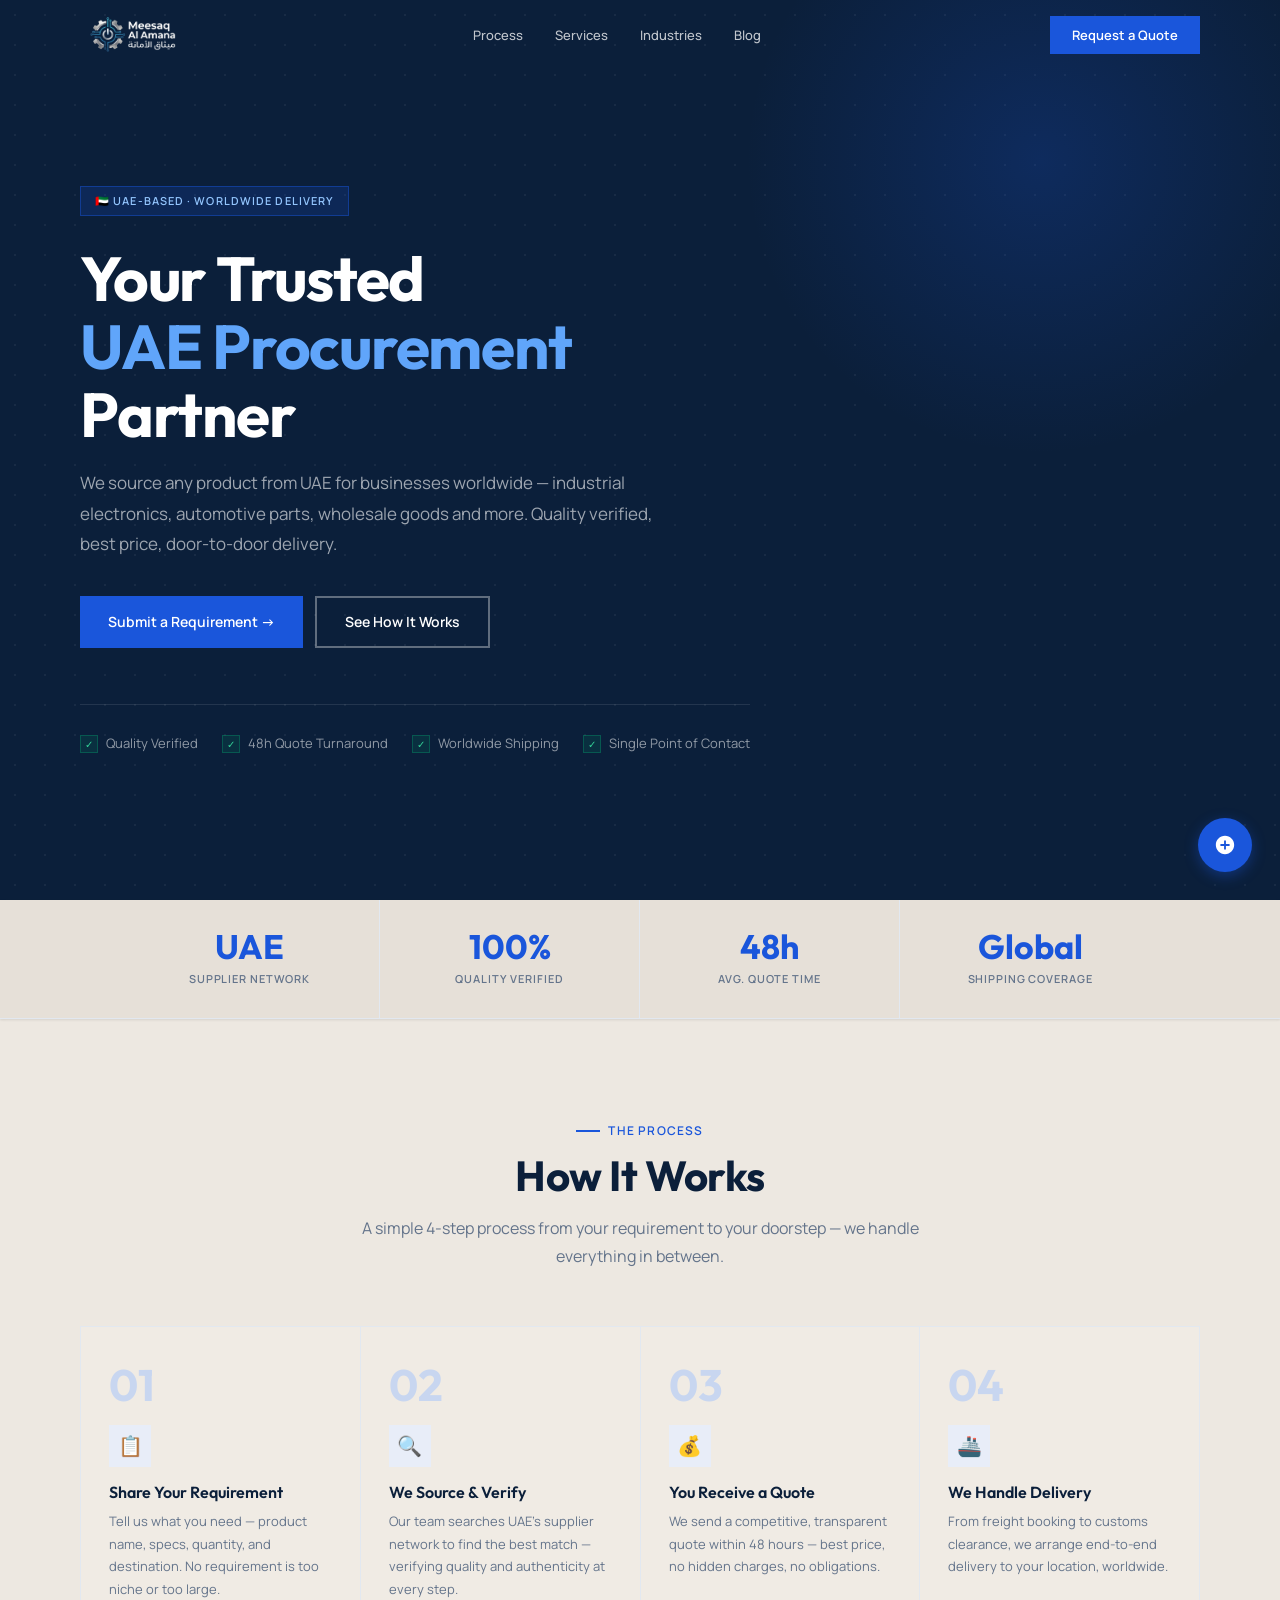
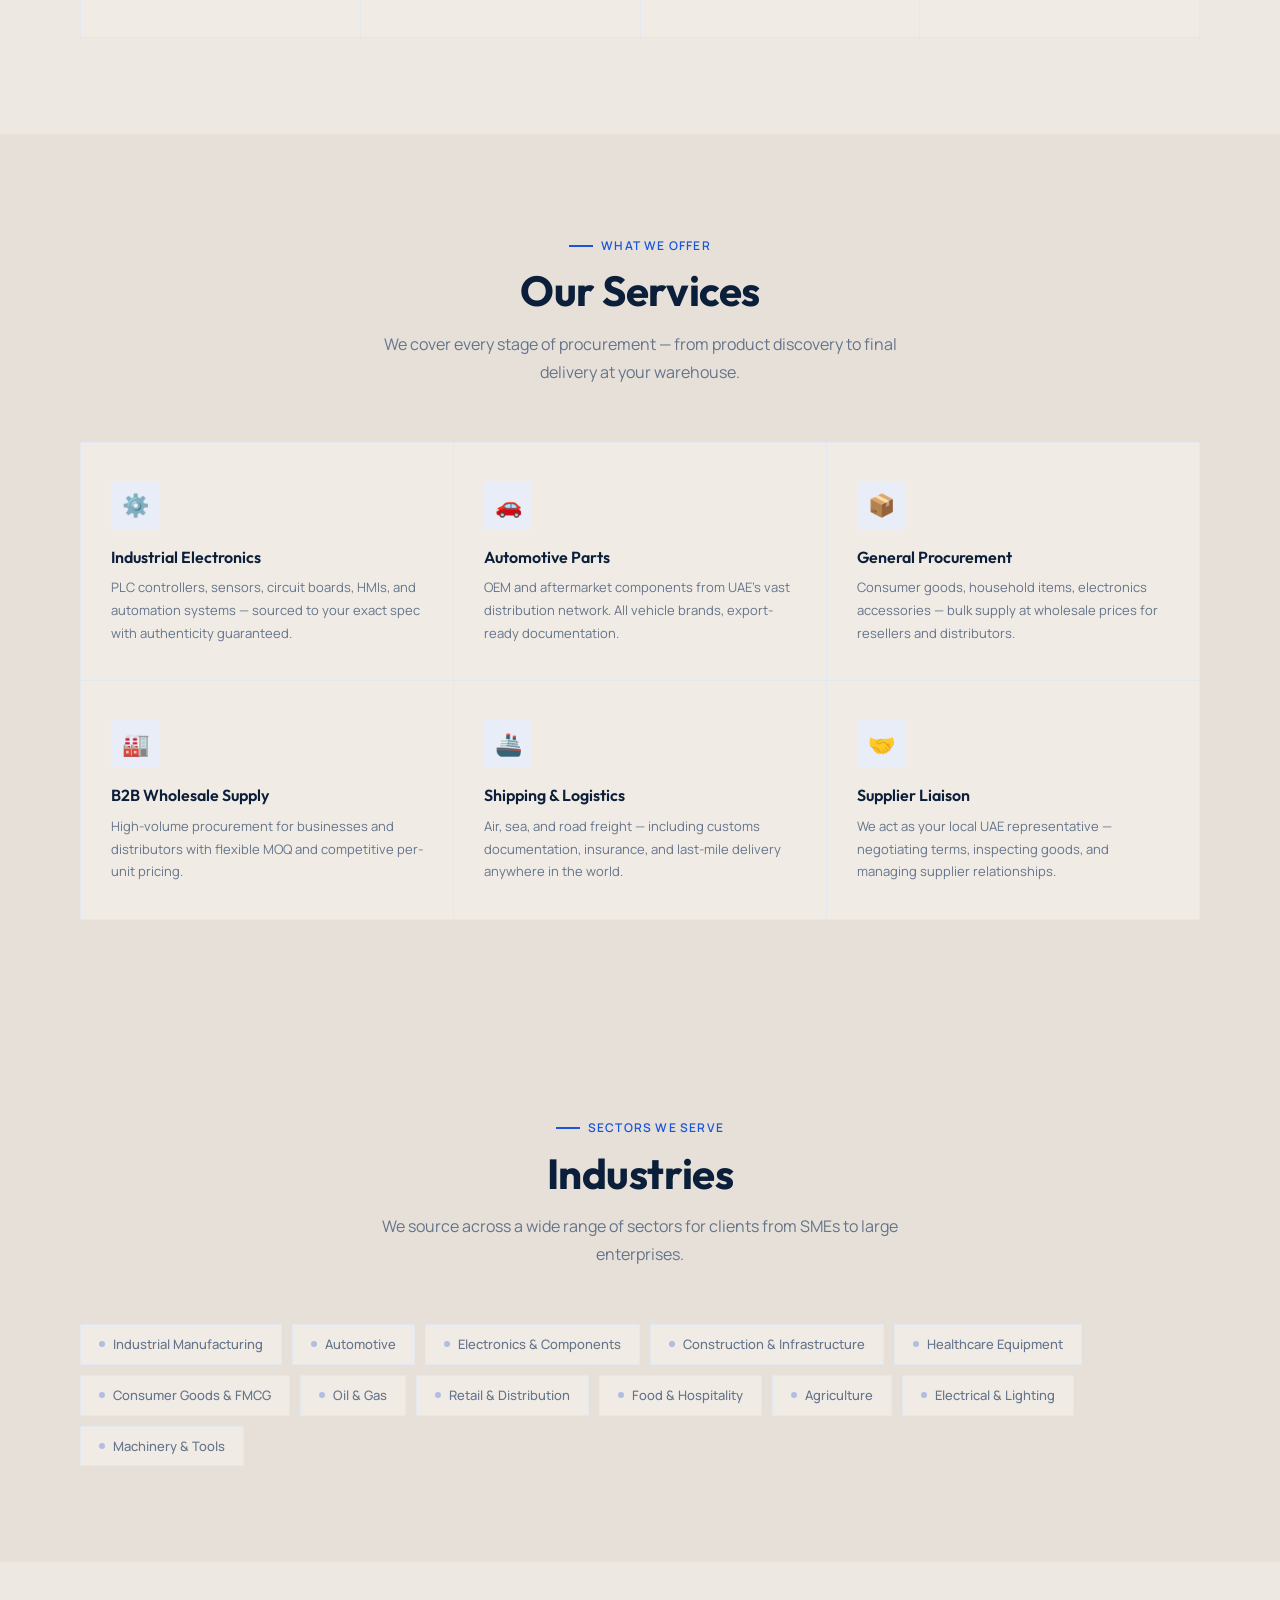
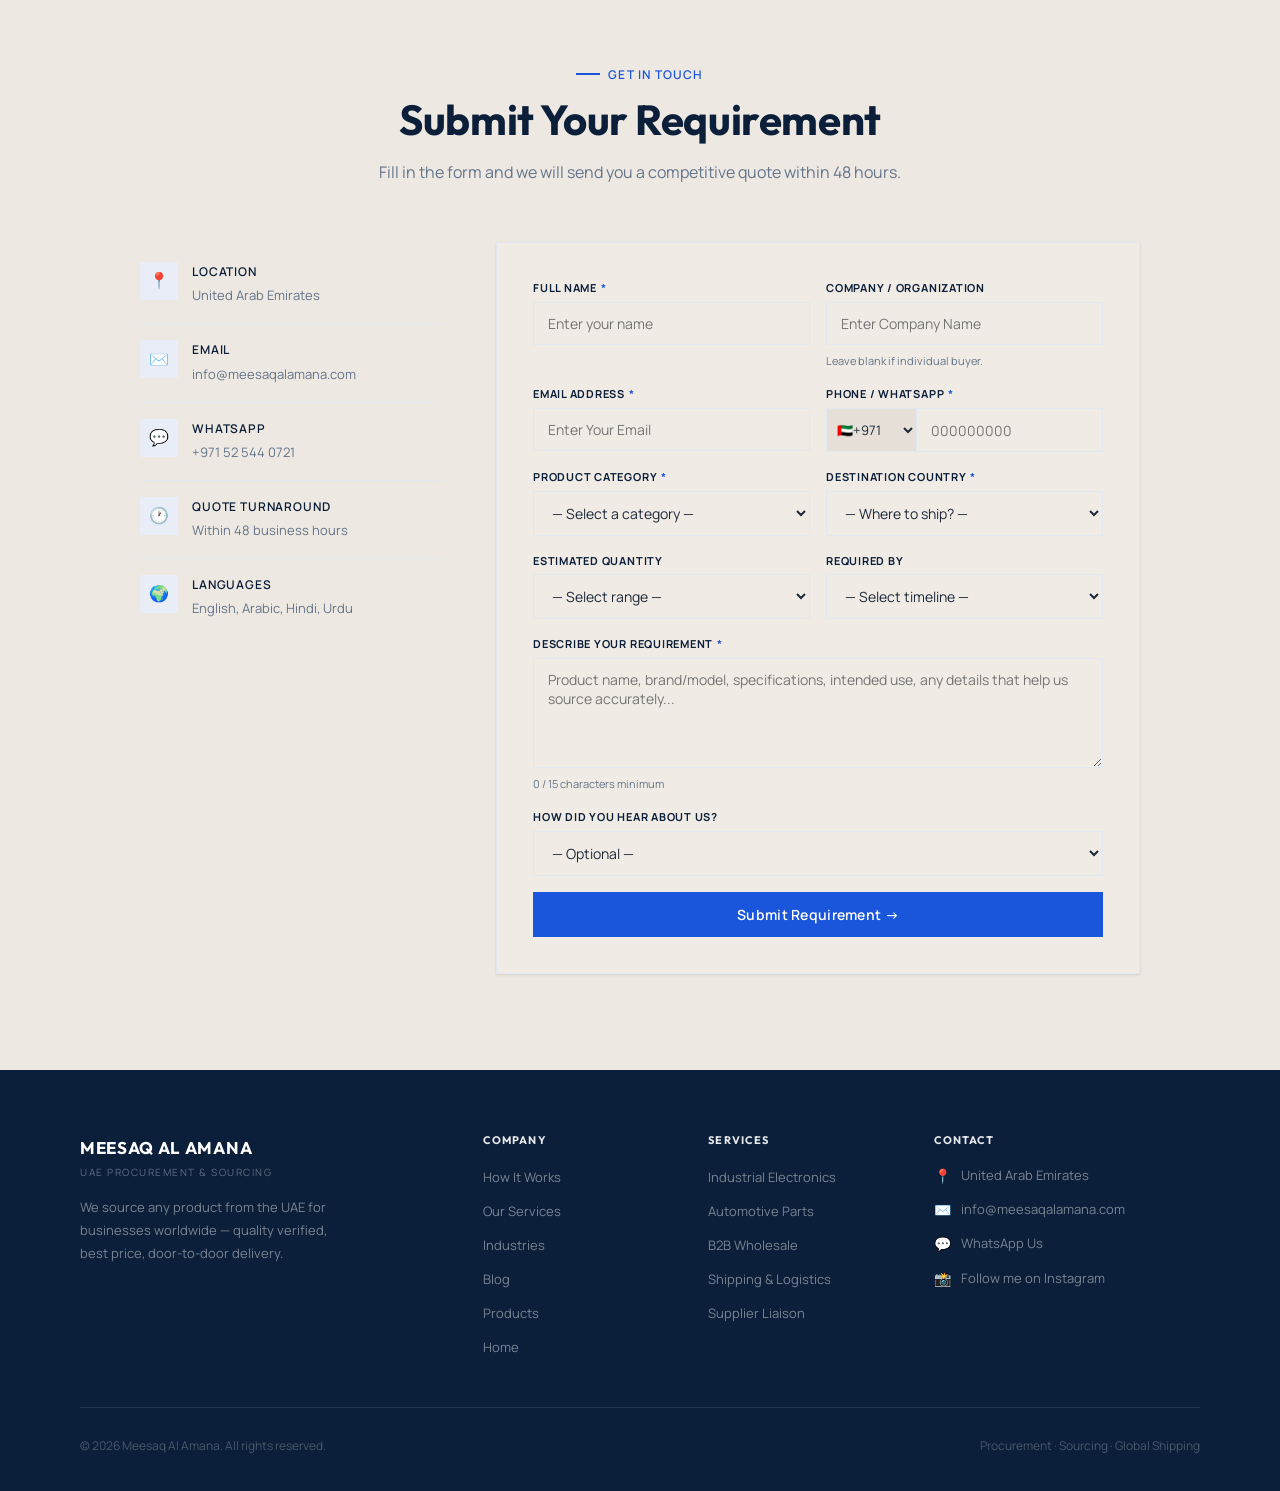
==== index.html @ 1d2bacd0 "add logo and favicon in ecery individual pages." ====
<!DOCTYPE html>
<html lang="en">
<head>

  <meta charset="UTF-8" />
  <meta name="viewport" content="width=device-width, initial-scale=1.0"/>

  <!-- ── SEO ── -->
  <title>UAE Procurement & Sourcing Company | Meesaq Al Amana</title>
  <meta name="description" content="Meesaq Al Amana is a UAE-based procurement and sourcing company. We source industrial electronics, automotive parts, wholesale goods and arrange worldwide shipping at the best price." />
  <meta name="keywords" content="UAE sourcing agent, procurement UAE, industrial electronics sourcing, automotive parts UAE, B2B wholesale UAE, global sourcing, Meesaq Al Amana" />
  <meta name="author" content="Meesaq Al Amana" />
  <meta name="robots" content="index, follow" />

  <!-- ── OPEN GRAPH ── -->
  <meta property="og:type" content="website" />
  <meta property="og:title" content="Meesaq Al Amana — Your UAE Procurement Partner" />
  <meta property="og:description" content="We source any product from the UAE for businesses worldwide. Quality verified, best price, door-to-door delivery." />
  <meta property="og:url" content="https://www.meesaqalamana.com/" />
  <meta property="og:site_name" content="Meesaq Al Amana" />
  <meta property="og:image" content="https://www.meesaqalamana.com/og-image.png" />
  <meta property="og:image:width" content="1200" />
  <meta property="og:image:height" content="630" />
  <meta property="og:image:type" content="image/png" />
  <meta name="twitter:card" content="summary_large_image" />
  <meta name="twitter:title" content="Meesaq Al Amana — UAE Procurement Partner" />
  <meta name="twitter:description" content="We source industrial electronics, automotive parts and more from UAE with worldwide delivery." />
  <meta name="twitter:image" content="https://www.meesaqalamana.com/og-image.png" />
  <link rel="preload" as="image" href="/og-image.png">

  <!-- ── CANONICAL & FAVICON ── -->
  <link rel="canonical" href="https://www.meesaqalamana.com/" />
  <!-- DEFAULT -->
<link rel="icon" href="/assets/icons/favicon-32x32.png">

<!-- STANDARD -->
<link rel="icon" type="image/png" sizes="16x16" href="/assets/icons/favicon-16x16.png">
<link rel="icon" type="image/png" sizes="32x32" href="/assets/icons/favicon-32x32.png">
<link rel="icon" type="image/png" sizes="48x48" href="/assets/icons/favicon-48x48.png">

<!-- APPLE -->
<link rel="apple-touch-icon" sizes="180x180" href="/assets/icons/apple-touch-icon.png">

<!-- ANDROID -->
<link rel="icon" type="image/png" sizes="192x192" href="/assets/icons/android-chrome-192x192.png">
<link rel="icon" type="image/png" sizes="512x512" href="/assets/icons/android-chrome-512x512.png">

  <!-- OPTIONAL -->
  <meta name="theme-color" content="#0b1f3a">
  <link rel="manifest" href="/site.webmanifest">
 
  <!-- ── FONTS ── -->
  <link rel="preconnect" href="https://fonts.googleapis.com" />
  <link rel="preconnect" href="https://fonts.gstatic.com" crossorigin />
  <link rel="preload"
        href="https://fonts.googleapis.com/css2?family=Outfit:wght@400;500;600;700&family=Manrope:wght@400;500;600&display=swap"
        as="style"
        onload="this.onload=null;this.rel='stylesheet'">

  <noscript>
    <link href="https://fonts.googleapis.com/css2?family=Outfit:wght@400;500;600;700&family=Manrope:wght@400;500;600&display=swap" rel="stylesheet">
  </noscript>

  <!-- ── STRUCTURED DATA ── -->
  <script type="application/ld+json">
  {
    "@context": "https://schema.org",
    "@type": "Organization",
    "name": "Meesaq Al Amana",
    "url": "https://www.meesaqalamana.com",
    "description": "UAE-based procurement and sourcing company specializing in industrial electronics, automotive parts, and B2B wholesale supply with worldwide shipping.",
    "address": { "@type": "PostalAddress", "addressCountry": "AE" },
    "areaServed": "Worldwide",
    "serviceType": ["Procurement", "Sourcing", "Freight & Logistics", "B2B Wholesale"],
    "contactPoint": {
      "@type": "ContactPoint",
      "contactType": "customer service",
      "availableLanguage": ["English", "Arabic", "Hindi", "Urdu"]
    }
  }
  </script>

  <script type="application/ld+json">
  {
    "@context": "https://schema.org",
    "@type": "FAQPage",
    "mainEntity": [
      { "@type": "Question", "name": "How does sourcing from UAE work?",
        "acceptedAnswer": { "@type": "Answer", "text": "We source products from verified UAE suppliers, negotiate pricing, and handle global shipping." }},
      { "@type": "Question", "name": "Do you provide international shipping?",
        "acceptedAnswer": { "@type": "Answer", "text": "Yes, we provide worldwide shipping including freight, customs clearance and last-mile delivery." }},
      { "@type": "Question", "name": "What products can you source?",
        "acceptedAnswer": { "@type": "Answer", "text": "Industrial electronics, automotive parts, machinery, consumer goods, construction materials and more." }}
    ]
  }
  </script>

  <!-- ── STYLESHEET ── -->
  <link rel="stylesheet" href="css/style.css" />
</head>
<body>

<!-- ══ NAVIGATION ══ -->
<nav id="navbar">
  <a href="https://www.meesaqalamana.com/" class="logo-wrap">
    <img src="/assets/logo/logo-white.png" class="logo logo-light">
    <img src="/assets/logo/logo-dark.png" class="logo logo-dark">
  </a> 
  <button class="nav-burger" aria-label="Open menu" aria-expanded="false">
    <span></span>
    <span></span>
    <span></span>
  </button>
  <ul class="nav-links">
    <li><a href="#how">Process</a></li>
    <li><a href="#services">Services</a></li>
    <li><a href="#industries">Industries</a></li>
    <li><a href="/blog/">Blog</a></li>

    <li class="mobile-cta">
      <a href="#contact">Request a Quote</a>
    </li>
  </ul>
  <a href="#contact" class="nav-cta">Request a Quote</a>
</nav>
<main id="main-content">
  <!-- ══ HERO ══ -->
  <section class="hero">
    <div class="hero-inner">
      <div class="hero-badge">🇦🇪 UAE-Based · Worldwide Delivery</div>
      <h1>Your Trusted<br/><em>UAE Procurement</em><br/>Partner</h1>
      <p class="hero-desc">
        We source any product from UAE for businesses worldwide — industrial electronics, automotive parts, wholesale goods and more. Quality verified, best price, door-to-door delivery.
      </p>
      <div class="hero-actions">
        <a href="#contact" class="btn-primary">Submit a Requirement →</a>
        <a href="#how" class="btn-outline">See How It Works</a>
      </div>
      <div class="hero-trust">
        <div class="trust-item"><div class="trust-check">✓</div> Quality Verified</div>
        <div class="trust-item"><div class="trust-check">✓</div> 48h Quote Turnaround</div>
        <div class="trust-item"><div class="trust-check">✓</div> Worldwide Shipping</div>
        <div class="trust-item"><div class="trust-check">✓</div> Single Point of Contact</div>
      </div>
    </div>
  </section>

  <!-- ══ STATS BAR ══ -->
  <div class="stats-bar reveal">
    <div class="stats-inner">
      <div class="stat-item">
        <div class="stat-num">UAE</div>
        <div class="stat-label">Supplier Network</div>
      </div>
      <div class="stat-item">
        <div class="stat-num">100%</div>
        <div class="stat-label">Quality Verified</div>
      </div>
      <div class="stat-item">
        <div class="stat-num">48h</div>
        <div class="stat-label">Avg. Quote Time</div>
      </div>
      <div class="stat-item">
        <div class="stat-num">Global</div>
        <div class="stat-label">Shipping Coverage</div>
      </div>
    </div>
  </div>

  <!-- ══ HOW IT WORKS ══ -->
  <section class="how" id="how">
    <div class="section-header centered reveal">
      <div class="section-label">The Process</div>
      <h2 class="section-title">How It Works</h2>
      <p class="section-sub">A simple 4-step process from your requirement to your doorstep — we handle everything in between.</p>
    </div>
    <div class="steps-grid">
      <div class="step reveal">
        <div class="step-num">01</div>
        <div class="step-icon">📋</div>
        <h3>Share Your Requirement</h3>
        <p>Tell us what you need — product name, specs, quantity, and destination. No requirement is too niche or too large.</p>
      </div>
      <div class="step reveal">
        <div class="step-num">02</div>
        <div class="step-icon">🔍</div>
        <h3>We Source & Verify</h3>
        <p>Our team searches UAE's supplier network to find the best match — verifying quality and authenticity at every step.</p>
      </div>
      <div class="step reveal">
        <div class="step-num">03</div>
        <div class="step-icon">💰</div>
        <h3>You Receive a Quote</h3>
        <p>We send a competitive, transparent quote within 48 hours — best price, no hidden charges, no obligations.</p>
      </div>
      <div class="step reveal">
        <div class="step-num">04</div>
        <div class="step-icon">🚢</div>
        <h3>We Handle Delivery</h3>
        <p>From freight booking to customs clearance, we arrange end-to-end delivery to your location, worldwide.</p>
      </div>
    </div>
  </section>

  <!-- ══ SERVICES ══ -->
  <section class="services" id="services">
    <div class="section-header centered reveal">
      <div class="section-label">What We Offer</div>
      <h2 class="section-title">Our Services</h2>
      <p class="section-sub">We cover every stage of procurement — from product discovery to final delivery at your warehouse.</p>
    </div>
    <div class="services-grid">
      <div class="service-card reveal">
        <div class="service-icon">⚙️</div>
        <h3>Industrial Electronics</h3>
        <p>PLC controllers, sensors, circuit boards, HMIs, and automation systems — sourced to your exact spec with authenticity guaranteed.</p>
      </div>
      <div class="service-card reveal">
        <div class="service-icon">🚗</div>
        <h3>Automotive Parts</h3>
        <p>OEM and aftermarket components from UAE's vast distribution network. All vehicle brands, export-ready documentation.</p>
      </div>
      <div class="service-card reveal">
        <div class="service-icon">📦</div>
        <h3>General Procurement</h3>
        <p>Consumer goods, household items, electronics accessories — bulk supply at wholesale prices for resellers and distributors.</p>
      </div>
      <div class="service-card reveal">
        <div class="service-icon">🏭</div>
        <h3>B2B Wholesale Supply</h3>
        <p>High-volume procurement for businesses and distributors with flexible MOQ and competitive per-unit pricing.</p>
      </div>
      <div class="service-card reveal">
        <div class="service-icon">🚢</div>
        <h3>Shipping & Logistics</h3>
        <p>Air, sea, and road freight — including customs documentation, insurance, and last-mile delivery anywhere in the world.</p>
      </div>
      <div class="service-card reveal">
        <div class="service-icon">🤝</div>
        <h3>Supplier Liaison</h3>
        <p>We act as your local UAE representative — negotiating terms, inspecting goods, and managing supplier relationships.</p>
      </div>
    </div>
  </section>

  <!-- ══ INDUSTRIES ══ -->
  <section class="industries" id="industries">
    <div class="section-header centered reveal">
      <div class="section-label">Sectors We Serve</div>
      <h2 class="section-title">Industries</h2>
      <p class="section-sub">We source across a wide range of sectors for clients from SMEs to large enterprises.</p>
    </div>
    <div class="industries-pills">
      <div class="ind-pill reveal"><div class="ind-pill-dot"></div> Industrial Manufacturing</div>
      <div class="ind-pill reveal"><div class="ind-pill-dot"></div> Automotive</div>
      <div class="ind-pill reveal"><div class="ind-pill-dot"></div> Electronics & Components</div>
      <div class="ind-pill reveal"><div class="ind-pill-dot"></div> Construction & Infrastructure</div>
      <div class="ind-pill reveal"><div class="ind-pill-dot"></div> Healthcare Equipment</div>
      <div class="ind-pill reveal"><div class="ind-pill-dot"></div> Consumer Goods & FMCG</div>
      <div class="ind-pill reveal"><div class="ind-pill-dot"></div> Oil & Gas</div>
      <div class="ind-pill reveal"><div class="ind-pill-dot"></div> Retail & Distribution</div>
      <div class="ind-pill reveal"><div class="ind-pill-dot"></div> Food & Hospitality</div>
      <div class="ind-pill reveal"><div class="ind-pill-dot"></div> Agriculture</div>
      <div class="ind-pill reveal"><div class="ind-pill-dot"></div> Electrical & Lighting</div>
      <div class="ind-pill reveal"><div class="ind-pill-dot"></div> Machinery & Tools</div>
    </div>
  </section>

  <!-- ══ CONTACT ══ -->
  <section class="contact" id="contact">
    <div class="section-header centered reveal">
      <div class="section-label">Get In Touch</div>
      <h2 class="section-title">Submit Your Requirement</h2>
      <p class="section-sub">Fill in the form and we will send you a competitive quote within 48 hours.</p>
    </div>
    <div class="contact-layout reveal">

      <!-- Contact Info -->
      <div class="contact-info">
        <div class="contact-info-item">
          <div class="ci-icon">📍</div>
          <div class="ci-text">
            <strong>Location</strong>
            <span>United Arab Emirates</span>
          </div>
        </div>
        <div class="contact-info-item">
          <div class="ci-icon">✉️</div>
          <div class="ci-text">
            <strong>Email</strong>
            <a href="mailto:info@meesaqalamana.com">info@meesaqalamana.com</a>
          </div>
        </div>
        <div class="contact-info-item">
          <div class="ci-icon">💬</div>
          <div class="ci-text">
            <strong>WhatsApp</strong>
            <a href="https://wa.me/971525440721" target="_blank">+971 52 544 0721</a>
          </div>
        </div>
        <div class="contact-info-item">
          <div class="ci-icon">🕐</div>
          <div class="ci-text">
            <strong>Quote Turnaround</strong>
            <span>Within 48 business hours</span>
          </div>
        </div>
        <div class="contact-info-item">
          <div class="ci-icon">🌍</div>
          <div class="ci-text">
            <strong>Languages</strong>
            <span>English, Arabic, Hindi, Urdu</span>
          </div>
        </div>
      </div>
      

      <!-- Form -->
      <div class="contact-form-box">
        <form class="contact-form"
              id="contactForm"
              action="https://formspree.io/f/mjgjrjwl"
              method="POST"
              novalidate>

          <input type="hidden" name="_next" value="https://www.meesaqalamana.com/?submitted=true" />
          <input type="hidden" name="_subject" value="New Sourcing Requirement — Meesaq Al Amana" />

          <input type="text" name="_gotcha" style="position:absolute;left:-9999px;">

          <div class="form-row">
            <div class="form-field">
              <label>Full Name <span class="req">*</span></label>
              <input type="text" name="name" placeholder="Enter your name" required minlength="2" />
              <span class="field-error" id="err-name">Please enter your full name.</span>
            </div>
            <div class="form-field">
              <label>Company / Organization</label>
              <input type="text" name="company" placeholder="Enter Company Name" />
              <span class="field-hint">Leave blank if individual buyer.</span>
            </div>
          </div>

          <div class="form-row">
            <div class="form-field">
              <label>Email Address <span class="req">*</span></label>
              <input type="email" name="email" id="emailInput" placeholder="Enter Your Email" required />
              <span class="field-error" id="err-email">Please enter a valid email (e.g. name@company.com).</span>
            </div>
            <div class="form-field">
              <label>Phone / WhatsApp <span class="req">*</span></label>
              <div class="phone-row">
                <select name="country_code" id="countryCode" class="country-code">
                  <option value="+971">🇦🇪+971</option>
                  <option value="+91">🇮🇳+91</option>
                  <option value="+92">🇵🇰+92</option>
                  <option value="+966">🇸🇦+966</option>
                  <option value="+968">🇴🇲+968</option>
                  <option value="+974">🇶🇦+974</option>
                  <option value="+965">🇰🇼+965</option>
                  <option value="+973">🇧🇭+973</option>
                  <option value="+880">🇧🇩+880</option>
                  <option value="+94">🇱🇰+94</option>
                  <option value="+20">🇪🇬+20</option>
                  <option value="+44">🇬🇧+44</option>
                  <option value="+1">🇺🇸+1</option>
                  <option value="+49">🇩🇪+49</option>
                  <option value="+33">🇫🇷+33</option>
                  <option value="+86">🇨🇳+86</option>
                  <option value="+65">🇸🇬+65</option>
                  <option value="+60">🇲🇾+60</option>
                  <option value="+234">🇳🇬+234</option>
                  <option value="+254">🇰🇪+254</option>
                  <option value="+27">🇿🇦+27</option>
                  <option value="+55">🇧🇷+55</option>
                  <option value="+7">🇷🇺+7</option>
                  <option value="+90">🇹🇷+90</option>
                </select>
                <input class="phone-input" type="tel" name="phone" id="phoneInput"
                      placeholder="000000000" required pattern="[0-9\s\-]{6,15}" />
              </div>
              <span class="field-error" id="err-phone">Please enter a valid phone number.</span>
            </div>
          </div>

          <div class="form-row">
            <div class="form-field">
              <label>Product Category <span class="req">*</span></label>
              <select name="category" required id="categorySelect">
                <option value="" disabled selected>— Select a category —</option>
                <option value="Industrial Electronics">⚙️ Industrial Electronics</option>
                <option value="Automotive Parts">🚗 Automotive Parts</option>
                <option value="Consumer Goods">📦 Consumer Goods</option>
                <option value="Construction Materials">🏗️ Construction Materials</option>
                <option value="Healthcare Equipment">🏥 Healthcare Equipment</option>
                <option value="Electrical & Lighting">💡 Electrical & Lighting</option>
                <option value="Machinery & Tools">🔧 Machinery & Tools</option>
                <option value="Food & Hospitality">🍽️ Food & Hospitality</option>
                <option value="Agriculture Supplies">🌾 Agriculture Supplies</option>
                <option value="Oil & Gas">⛽ Oil & Gas</option>
                <option value="Other">🔎 Other (specify in description)</option>
              </select>
              <span class="field-error" id="err-category">Please select a category.</span>
            </div>
            <div class="form-field">
              <label>Destination Country <span class="req">*</span></label>
              <select name="destination" required id="destinationSelect">
                <option value="" disabled selected>— Where to ship? —</option>
                <option value="India">🇮🇳 India</option>
                <option value="Pakistan">🇵🇰 Pakistan</option>
                <option value="Bangladesh">🇧🇩 Bangladesh</option>
                <option value="UAE">🇦🇪 UAE (within)</option>
                <option value="Saudi Arabia">🇸🇦 Saudi Arabia</option>
                <option value="Oman">🇴🇲 Oman</option>
                <option value="Qatar">🇶🇦 Qatar</option>
                <option value="Kuwait">🇰🇼 Kuwait</option>
                <option value="Bahrain">🇧🇭 Bahrain</option>
                <option value="Egypt">🇪🇬 Egypt</option>
                <option value="Nigeria">🇳🇬 Nigeria</option>
                <option value="Kenya">🇰🇪 Kenya</option>
                <option value="South Africa">🇿🇦 South Africa</option>
                <option value="UK">🇬🇧 UK</option>
                <option value="USA">🇺🇸 USA</option>
                <option value="Germany">🇩🇪 Germany</option>
                <option value="China">🇨🇳 China</option>
                <option value="Singapore">🇸🇬 Singapore</option>
                <option value="Malaysia">🇲🇾 Malaysia</option>
                <option value="Other">🌍 Other</option>
              </select>
              <span class="field-error" id="err-destination">Please select a destination.</span>
            </div>
          </div>

          <div class="form-row">
            <div class="form-field">
              <label>Estimated Quantity</label>
              <select name="quantity">
                <option value="" disabled selected>— Select range —</option>
                <option value="Sample (1-5 units)">Sample (1–5 units)</option>
                <option value="Small (6-50 units)">Small (6–50 units)</option>
                <option value="Medium (51-500 units)">Medium (51–500 units)</option>
                <option value="Large (500+ units)">Large (500+ units)</option>
                <option value="Bulk / Containerload">Bulk / Containerload</option>
                <option value="Not sure yet">Not sure yet</option>
              </select>
            </div>
            <div class="form-field">
              <label>Required By</label>
              <select name="timeline">
                <option value="" disabled selected>— Select timeline —</option>
                <option value="ASAP (within 1 week)">ASAP (within 1 week)</option>
                <option value="Within 2-4 weeks">Within 2–4 weeks</option>
                <option value="Within 1-2 months">Within 1–2 months</option>
                <option value="3+ months">3+ months</option>
                <option value="Flexible">Flexible</option>
              </select>
            </div>
          </div>

          <div class="form-field">
            <label>Describe Your Requirement <span class="req">*</span></label>
            <textarea name="requirement" id="requirementText" required minlength="15"
              placeholder="Product name, brand/model, specifications, intended use, any details that help us source accurately..."></textarea>
            <span class="field-error" id="err-requirement">Please describe your requirement (min. 15 characters).</span>
            <span class="field-hint" id="char-count">0 / 15 characters minimum</span>
          </div>

          <div class="form-field">
            <label>How Did You Hear About Us?</label>
            <select name="source">
              <option value="" disabled selected>— Optional —</option>
              <option value="WhatsApp">WhatsApp</option>
              <option value="LinkedIn">LinkedIn</option>
              <option value="Google Search">Google Search</option>
              <option value="Friend / Referral">Friend / Referral</option>
              <option value="Trade Fair / Event">Trade Fair / Event</option>
              <option value="Other">Other</option>
            </select>
          </div>

          <button type="submit" class="form-submit" id="submitBtn">Submit Requirement →</button>
        </form>
      </div>
    </div>
  </section>

  <!-- ══ CONNECT POPUP ══ -->
  <div class="connect-float" id="connectFloat">
    <div class="connect-channels" id="connectChannels">
      <a class="channel-btn whatsapp"
        href="https://wa.me/971525440721?text=Hello%2C%20I%20have%20a%20sourcing%20requirement%20for%20Meesaq%20Al%20Amana."
        target="_blank" rel="noopener">
        <div class="channel-icon">💬</div>
        WhatsApp
      </a>
      <a class="channel-btn telegram"
        href="https://t.me/YOUR_TELEGRAM_USERNAME"
        target="_blank" rel="noopener">
        <div class="channel-icon">✈️</div>
        Telegram
      </a>
    </div>
    <button class="connect-trigger" id="connectTrigger" aria-label="Connect with us">
      <svg viewBox="0 0 24 24" xmlns="http://www.w3.org/2000/svg">
        <path d="M12 2C6.48 2 2 6.48 2 12s4.48 10 10 10 10-4.48 10-10S17.52 2 12 2zm5 11h-4v4h-2v-4H7v-2h4V7h2v4h4v2z"/>
      </svg>
    </button>
  </div>

</main>
<!-- ══ FOOTER ══ -->
<footer>
  <div class="footer-grid">
    <div class="footer-brand">
      <div class="brand-name">MEESAQ AL AMANA</div>
      <div class="brand-sub">UAE Procurement & Sourcing</div>
      <p>We source any product from the UAE for businesses worldwide — quality verified, best price, door-to-door delivery.</p>
    </div>
    <div class="footer-col">
      <h4>Company</h4>
      <ul>
        <li><a href="#how">How It Works</a></li>
        <li><a href="#services">Our Services</a></li>
        <li><a href="#industries">Industries</a></li>
        <li><a href="/blog/">Blog</a></li>
        <li><a href="/products/">Products</a></li>
        <li><a href="https://www.meesaqalamana.com/">Home</a></li>
        
      </ul>
    </div>
    <div class="footer-col">
      <h4>Services</h4>
      <ul>
        <li><a href="#services">Industrial Electronics</a></li>
        <li><a href="#services">Automotive Parts</a></li>
        <li><a href="#services">B2B Wholesale</a></li>
        <li><a href="#services">Shipping & Logistics</a></li>
        <li><a href="#services">Supplier Liaison</a></li>
      </ul>
    </div>
    <div class="footer-col">
      <h4>Contact</h4>
      <div class="footer-contact-row">
        <span>📍</span>
        <span>United Arab Emirates</span>
      </div>
      <div class="footer-contact-row">
        <span>✉️</span>
        <a href="mailto:info@meesaqalamana.com">info@meesaqalamana.com</a>
      </div>
      <div class="footer-contact-row">
        <span>💬</span>
        <a href="https://wa.me/971525440721" target="_blank">WhatsApp Us</a>
      </div>
      <div class="footer-contact-row">
        <span>📸</span>
        <a href="https://instagram.com" target="_blank">Follow me on Instagram</a>
      </div>
    </div>
  </div>
  <div class="footer-bottom">
    <span>© 2026 Meesaq Al Amana. All rights reserved.</span>
    <span>Procurement · Sourcing · Global Shipping</span>
  </div>
</footer>

<script src="js/main.js"></script>
<script>
  const trigger = document.getElementById('connectTrigger');
  const channels = document.getElementById('connectChannels');
  trigger.addEventListener('click', () => {
    const open = channels.classList.toggle('open');
    trigger.classList.toggle('open', open);
  });
  document.addEventListener('click', (e) => {
    if (!document.getElementById('connectFloat').contains(e.target)) {
      channels.classList.remove('open');
      trigger.classList.remove('open');
    }
  });
</script>
</body>
</html>
---- css/style.css ----
/* ============================================================
   MEESAQ AL AMANA — Main Stylesheet
   B2B Procurement & Sourcing Platform
   ============================================================ */

/* ── RESET ── */
*, *::before, *::after { margin: 0; padding: 0; box-sizing: border-box; }
html { scroll-behavior: smooth; }
img { max-width: 100%; display: block; }

/* ── VARIABLES ── */
:root {
  --dark:         #0b1f3a;
  --dark-2:       #0f2847;
  --blue:         #1a56db;
  --blue-hover:   #1447c0;
  --blue-light:   #e8edf8;
  --blue-mid:     #c8d6f0;
  --white:        #ffffff;
  --gray-50:      #f8fafc;
  --gray-100:     #f1f5f9;
  --gray-200:     #e2e8f0;
  --gray-400:     #94a3b8;
  --text:         #1e293b;
  --text-muted:   #64748b;
  --border:       #e2e8f0;
  --success:      #059669;
  --error:        #dc2626;
  --font-head:    'Outfit', sans-serif;
  --font-body:    'Manrope', sans-serif;
  --shadow-sm:    0 1px 3px rgba(0,0,0,0.07), 0 1px 2px rgba(0,0,0,0.04);
  --shadow-md:    0 4px 16px rgba(0,0,0,0.1);
  --shadow-lg:    0 8px 32px rgba(0,0,0,0.12);
  --bg:           #ede8e1;
  --bg-2:         #e6e0d8;
  --bg-card:      #f0ebe4;
  --bg-form:      #ebe5dc;
}

/* ── BASE ── */
body {
  font-family: var(--font-body);
  color: var(--text);
  background: var(--bg);
  font-size: 15px;
  line-height: 1.6;
  overflow-x: hidden;
}
h1, h2, h3, h4 { font-family: var(--font-head); line-height: 1.15; }
a { text-decoration: none; }

/* ── SECTION UTILITIES ── */
.section-label {
  display: inline-flex;
  align-items: center;
  gap: 8px;
  font-size: 12px;
  font-weight: 600;
  letter-spacing: 0.1em;
  text-transform: uppercase;
  color: var(--blue);
  margin-bottom: 12px;
}
.section-label::before {
  content: '';
  width: 24px;
  height: 2px;
  background: var(--blue);
  flex-shrink: 0;
}
.section-title {
  font-size: clamp(26px, 3.5vw, 42px);
  font-weight: 700;
  color: var(--dark);
  margin-bottom: 14px;
  letter-spacing: -0.01em;
}
.section-sub {
  font-size: 16px;
  color: var(--text-muted);
  line-height: 1.75;
  max-width: 560px;
}
.section-header { margin-bottom: 56px; }
.section-header.centered { text-align: center; }
.section-header.centered .section-label { justify-content: center; }
.section-header.centered .section-sub { margin: 0 auto; }

/* ── BUTTONS ── */
.btn-primary {
  display: inline-flex;
  align-items: center;
  gap: 8px;
  padding: 13px 28px;
  background: var(--blue);
  color: var(--white);
  font-family: var(--font-body);
  font-size: 14px;
  font-weight: 600;
  border: none;
  cursor: pointer;
  transition: background 0.2s, transform 0.15s;
}
.btn-primary:hover { background: var(--blue-hover); transform: translateY(-1px); }

.btn-outline {
  display: inline-flex;
  align-items: center;
  gap: 8px;
  padding: 13px 28px;
  background: transparent;
  color: var(--white);
  font-family: var(--font-body);
  font-size: 14px;
  font-weight: 600;
  border: 2px solid rgba(255,255,255,0.35);
  cursor: pointer;
  transition: border-color 0.2s, background 0.2s;
}
.btn-outline:hover { border-color: white; background: rgba(255,255,255,0.08); }

/* ── NAVIGATION ── */
nav {
  position: fixed;
  top: 0; left: 0; right: 0;
  z-index: 100;
  height: 70px;
  padding: 0 80px;
  display: flex;
  align-items: center;
  justify-content: space-between;
  transition: background 0.3s, box-shadow 0.3s;
}
.nav-burger {
  display: none;
}
nav.scrolled {
  background: var(--bg-2);
  box-shadow: var(--shadow-md);
}
/* DEFAULT (hero section) */
.logo-light {
  display: block !important;
}

.logo-dark {
  display: none !important;
}

/* AFTER SCROLL */
nav.scrolled .logo-light {
  display: none !important;
}

nav.scrolled .logo-dark {
  display: block !important;
}

.logo {
  height: 42px;
  width: auto;
  object-fit: contain;
   flex-shrink: 0;
  display: block;
}
.logo-wrap {
  display: flex;
  align-items: center;
}
.logo-icon {
  height: 32px;
  width: auto;
}

.logo-text {
  font-family: var(--font-head);
  font-size: 16px;
  font-weight: 700;
  color: inherit;
}

.nav-logo { display: flex; flex-direction: column; line-height: 1; }
.nav-logo .logo-name {
  font-family: var(--font-head);
  font-size: 16px;
  font-weight: 700;
  color: var(--white);
  letter-spacing: 0.04em;
  transition: color 0.3s;
}
.nav-logo .logo-tag {
  font-size: 10px;
  font-weight: 500;
  color: rgba(255,255,255,0.5);
  letter-spacing: 0.12em;
  text-transform: uppercase;
  margin-top: 2px;
  transition: color 0.3s;
}
nav.scrolled .nav-logo .logo-name { color: var(--dark); }
nav.scrolled .nav-logo .logo-tag  { color: var(--text-muted); }

.nav-links {
  display: flex;
  align-items: center;
  gap: 32px;
  list-style: none;
}
.nav-links a {
  font-size: 13px;
  font-weight: 500;
  color: rgba(255,255,255,0.75);
  transition: color 0.2s;
}
.nav-links a:hover { color: var(--white); }
nav.scrolled .nav-links a { color: var(--text-muted); }
nav.scrolled .nav-links a:hover { color: var(--dark); }
.nav-links a.active { color: var(--white); }
nav.scrolled .nav-links a.active { color: var(--blue); }

.nav-cta {
  padding: 9px 22px;
  background: var(--blue);
  color: var(--white) !important;
  font-size: 13px;
  font-weight: 600;
  transition: background 0.2s !important;
}
.nav-cta:hover { background: var(--blue-hover) !important; }

/* ── HERO ── */
.hero {
  background: var(--dark);
  min-height: 100vh;
  display: flex;
  align-items: center;
  padding: 120px 80px 80px;
  position: relative;
  overflow: hidden;
}
.hero::before {
  content: '';
  position: absolute;
  inset: 0;
  background-image: radial-gradient(rgba(255,255,255,0.055) 1px, transparent 1px);
  background-size: 30px 30px;
  pointer-events: none;
}
.hero::after {
  content: '';
  position: absolute;
  top: -160px; right: -80px;
  width: 640px; height: 640px;
  background: radial-gradient(circle, rgba(26,86,219,0.22) 0%, transparent 65%);
  pointer-events: none;
}
.hero-inner {
  position: relative;
  z-index: 1;
  max-width: 760px;
}
.hero-badge {
  display: inline-flex;
  align-items: center;
  gap: 8px;
  padding: 5px 14px;
  background: rgba(26,86,219,0.18);
  border: 1px solid rgba(26,86,219,0.45);
  color: #93c5fd;
  font-size: 11px;
  font-weight: 600;
  letter-spacing: 0.1em;
  text-transform: uppercase;
  margin-bottom: 28px;
  opacity: 0;
  animation: fadeUp 0.7s ease forwards 0.1s;
}
.hero h1 {
  font-size: clamp(34px, 5.5vw, 62px);
  font-weight: 700;
  color: var(--white);
  line-height: 1.1;
  margin-bottom: 20px;
  letter-spacing: -0.02em;
  opacity: 0;
  animation: fadeUp 0.7s ease forwards 0.25s;
}
.hero h1 em {
  color: #60a5fa;
  font-style: normal;
}
.hero-desc {
  font-size: 17px;
  color: rgba(255,255,255,0.6);
  line-height: 1.8;
  max-width: 580px;
  margin-bottom: 36px;
  opacity: 0;
  animation: fadeUp 0.7s ease forwards 0.4s;
}
.hero-actions {
  display: flex;
  gap: 12px;
  flex-wrap: wrap;
  margin-bottom: 56px;
  opacity: 0;
  animation: fadeUp 0.7s ease forwards 0.52s;
}
.hero-trust {
  display: flex;
  flex-wrap: wrap;
  gap: 24px;
  opacity: 0;
  animation: fadeUp 0.7s ease forwards 0.65s;
  padding-top: 28px;
  border-top: 1px solid rgba(255,255,255,0.1);
}
.trust-item {
  display: flex;
  align-items: center;
  gap: 8px;
  font-size: 13px;
  color: rgba(255,255,255,0.55);
}
.trust-check {
  width: 18px; height: 18px;
  background: rgba(5,150,105,0.15);
  border: 1px solid rgba(5,150,105,0.4);
  color: #34d399;
  font-size: 10px;
  display: flex;
  align-items: center;
  justify-content: center;
  flex-shrink: 0;
}

/* ── STATS BAR ── */
.stats-bar {
  background: var(--bg-2);
  border-bottom: 1px solid var(--border);
  box-shadow: var(--shadow-sm);
}
.stats-inner {
  display: grid;
  grid-template-columns: repeat(4, 1fr);
  max-width: 1200px;
  margin: 0 auto;
  padding: 0 80px;
}
.stat-item {
  padding: 30px 20px;
  text-align: center;
  border-right: 1px solid var(--border);
}
.stat-item:last-child { border-right: none; }
.stat-num {
  font-family: var(--font-head);
  font-size: 34px;
  font-weight: 700;
  color: var(--blue);
  line-height: 1;
}
.stat-label {
  font-size: 11px;
  font-weight: 600;
  text-transform: uppercase;
  letter-spacing: 0.08em;
  color: var(--text-muted);
  margin-top: 6px;
}

/* ── HOW IT WORKS ── */
.how {
  padding: 96px 80px;
  background: var(--bg);
}
.steps-grid {
  display: grid;
  grid-template-columns: repeat(4, 1fr);
  gap: 1px;
  background: var(--border);
  border: 1px solid var(--border);
}
.step {
  background: var(--bg-card);
  padding: 36px 28px;
  position: relative;
  transition: transform 0.2s, box-shadow 0.2s, z-index 0s;
}
.step:hover { transform: translateY(-5px); box-shadow: var(--shadow-lg); z-index: 2; }
.step-num {
  font-family: var(--font-head);
  font-size: 44px;
  font-weight: 700;
  color: var(--blue-mid);
  line-height: 1;
  margin-bottom: 18px;
}
.step-icon {
  width: 42px; height: 42px;
  background: var(--blue-light);
  display: flex;
  align-items: center;
  justify-content: center;
  font-size: 20px;
  margin-bottom: 16px;
}
.step h3 {
  font-size: 16px;
  font-weight: 600;
  color: var(--dark);
  margin-bottom: 8px;
}
.step p {
  font-size: 13px;
  line-height: 1.75;
  color: var(--text-muted);
}

/* ── SERVICES ── */
.services {
  padding: 96px 80px;
  background: var(--bg-2);
}
.services-grid {
  display: grid;
  grid-template-columns: repeat(3, 1fr);
  gap: 1px;
  background: var(--border);
  border: 1px solid var(--border);
}
.service-card {
  background: var(--bg-card);
  padding: 36px 30px;
  border-top: 3px solid transparent;
  transition: border-top-color 0.2s, transform 0.2s;
  position: relative;
}
.service-card:hover { border-top-color: var(--blue); transform: translateY(-3px); }
.service-icon {
  width: 48px; height: 48px;
  background: var(--blue-light);
  display: flex;
  align-items: center;
  justify-content: center;
  font-size: 22px;
  margin-bottom: 18px;
}
.service-card h3 {
  font-size: 16px;
  font-weight: 600;
  color: var(--dark);
  margin-bottom: 10px;
}
.service-card p {
  font-size: 13px;
  line-height: 1.75;
  color: var(--text-muted);
}

/* ── WHY US — removed from landing page ── */


/* ── INDUSTRIES ── */
.industries {
  padding: 96px 80px;
  background: var(--bg-2);
}
.industries-pills {
  display: flex;
  flex-wrap: wrap;
  gap: 10px;
  margin-top: 40px;
}
.ind-pill {
  display: inline-flex;
  align-items: center;
  gap: 8px;
  padding: 9px 18px;
  background: var(--bg-card);
  border: 1px solid var(--border);
  font-size: 13px;
  font-weight: 500;
  color: var(--text-muted);
  cursor: default;
  transition: all 0.2s;
}
.ind-pill:hover {
  background: var(--blue-light);
  border-color: #bfdbfe;
  color: var(--blue);
}
.ind-pill-dot {
  width: 6px; height: 6px;
  background: var(--blue);
  border-radius: 50%;
  opacity: 0.3;
  transition: opacity 0.2s;
}
.ind-pill:hover .ind-pill-dot { opacity: 1; }

/* ── CONTACT ── */
.contact {
  padding: 96px 80px;
  background: var(--bg);
}
.contact-layout {
  display: grid;
  grid-template-columns: 300px 1fr;
  gap: 56px;
  max-width: 1000px;
  margin: 0 auto;
}
.contact-info { padding-top: 4px; }
.contact-info-item {
  display: flex;
  gap: 14px;
  align-items: flex-start;
  padding: 16px 0;
  border-bottom: 1px solid var(--border);
}
.contact-info-item:last-child { border-bottom: none; }
.ci-icon {
  width: 38px; height: 38px;
  background: var(--blue-light);
  color: var(--blue);
  display: flex;
  align-items: center;
  justify-content: center;
  font-size: 16px;
  flex-shrink: 0;
}
.ci-text strong {
  display: block;
  font-size: 12px;
  font-weight: 600;
  text-transform: uppercase;
  letter-spacing: 0.07em;
  color: var(--dark);
  margin-bottom: 2px;
}
.ci-text span, .ci-text a {
  font-size: 13px;
  color: var(--text-muted);
  transition: color 0.2s;
}
.ci-text a:hover { color: var(--blue); }

/* Form box */
.contact-form-box {
  background: var(--bg-card);
  border: 1px solid var(--border);
  padding: 36px;
  box-shadow: var(--shadow-sm);
}
.contact-form { display: flex; flex-direction: column; gap: 16px; }
.form-row {
  display: grid;
  grid-template-columns: 1fr 1fr;
  gap: 16px;
}
.form-field {
  display: flex;
  flex-direction: column;
  gap: 5px;
}
.form-field label {
  font-size: 11px;
  font-weight: 700;
  letter-spacing: 0.07em;
  text-transform: uppercase;
  color: var(--dark);
}
.form-field input,
.form-field select,
.form-field textarea {
  background: var(--bg-card);
  border: 1px solid var(--border);
  padding: 11px 14px;
  color: var(--text);
  font-family: var(--font-body);
  font-size: 14px;
  outline: none;
  transition: border-color 0.2s, box-shadow 0.2s;
  width: 100%;
}
.form-field input:focus,
.form-field select:focus,
.form-field textarea:focus {
  border-color: var(--blue);
  box-shadow: 0 0 0 3px rgba(26,86,219,0.1);
}
.form-field select option { background: var(--bg-card); color: var(--text); }
.form-field textarea { resize: vertical; min-height: 110px; }

/* Phone row */
.phone-row { display: flex; }
.phone-row .country-code {
  background: var(--bg-2);
  border: 1px solid var(--border);
  border-right: none;
  color: var(--text);
  font-family: var(--font-body);
  font-size: 13px;
  padding: 11px 6px;
  outline: none;
  transition: border-color 0.2s;
  width: 90px !important;
  max-width: 90px !important;
  flex: 0 0 90px !important;
  cursor: pointer;
}
.phone-row .country-code:focus { border-color: var(--blue); }
.phone-row .phone-input {
  flex: 1 1 auto !important;
  min-width: 0 !important;
  width: 0 !important;
  background: var(--bg-card);
  border: 1px solid var(--border);
  padding: 11px 14px;
  color: var(--text);
  font-family: var(--font-body);
  font-size: 14px;
  outline: none;
  transition: border-color 0.2s, box-shadow 0.2s;
}
.phone-row .phone-input:focus {
  border-color: var(--blue);
  box-shadow: 0 0 0 3px rgba(26,86,219,0.1);
}

/* Validation */
.form-field input.valid,
.form-field select.valid,
.form-field textarea.valid  { border-color: var(--success); }
.form-field input.invalid,
.form-field select.invalid,
.form-field textarea.invalid { border-color: var(--error); }
.field-error { font-size: 11px; color: var(--error); margin-top: 2px; display: none; }
.field-error.show { display: block; }
.field-hint { font-size: 11px; color: var(--text-muted); margin-top: 2px; }
.req { color: var(--blue); margin-left: 1px; }

.form-submit {
  width: 100%;
  padding: 13px;
  background: var(--blue);
  color: var(--white);
  border: none;
  font-family: var(--font-body);
  font-size: 14px;
  font-weight: 600;
  cursor: pointer;
  letter-spacing: 0.02em;
  transition: background 0.2s;
}
.form-submit:hover { background: var(--blue-hover); }

/* ── FOOTER ── */
footer {
  background: var(--dark);
  padding: 64px 80px 36px;
}
.footer-grid {
  display: grid;
  grid-template-columns: 2fr 1fr 1fr 1.5fr;
  gap: 48px;
  padding-bottom: 48px;
  border-bottom: 1px solid rgba(255,255,255,0.1);
  margin-bottom: 28px;
}
.footer-brand .brand-name {
  font-family: var(--font-head);
  font-size: 17px;
  font-weight: 700;
  color: var(--white);
  letter-spacing: 0.04em;
}
.footer-brand .brand-sub {
  font-size: 10px;
  color: rgba(255,255,255,0.35);
  letter-spacing: 0.15em;
  text-transform: uppercase;
  margin-top: 3px;
}
.footer-brand p {
  font-size: 13px;
  color: rgba(255,255,255,0.45);
  line-height: 1.75;
  margin-top: 16px;
  max-width: 260px;
}
.footer-col h4 {
  font-family: var(--font-head);
  font-size: 11px;
  font-weight: 700;
  color: rgba(255,255,255,0.9);
  letter-spacing: 0.1em;
  text-transform: uppercase;
  margin-bottom: 18px;
}
.footer-col ul { list-style: none; display: flex; flex-direction: column; gap: 10px; }
.footer-col ul a {
  font-size: 13px;
  color: rgba(255,255,255,0.45);
  transition: color 0.2s;
}
.footer-col ul a:hover { color: var(--white); }
.footer-contact-row {
  display: flex;
  align-items: flex-start;
  gap: 10px;
  margin-bottom: 12px;
}
.footer-contact-row span:first-child { font-size: 14px; flex-shrink: 0; }
.footer-contact-row a, .footer-contact-row span:last-child {
  font-size: 13px;
  color: rgba(255,255,255,0.45);
  transition: color 0.2s;
}
.footer-contact-row a:hover { color: white; }
.footer-bottom {
  display: flex;
  justify-content: space-between;
  align-items: center;
  flex-wrap: wrap;
  gap: 12px;
}
.footer-bottom span { font-size: 12px; color: rgba(255,255,255,0.25); }

/* ── CONNECT POPUP (WhatsApp / Telegram / Instagram) ── */
.connect-float {
  position: fixed;
  bottom: 28px; right: 28px;
  z-index: 999;
  display: flex;
  flex-direction: column;
  align-items: flex-end;
  gap: 10px;
}
.connect-channels {
  display: flex;
  flex-direction: column;
  gap: 8px;
  align-items: flex-end;
  opacity: 0;
  pointer-events: none;
  transform: translateY(10px);
  transition: opacity 0.25s ease, transform 0.25s ease;
}
.connect-channels.open {
  opacity: 1;
  pointer-events: all;
  transform: translateY(0);
}
.channel-btn {
  display: flex;
  align-items: center;
  gap: 10px;
  padding: 9px 16px 9px 12px;
  background: var(--bg-card);
  border: 1px solid var(--border);
  box-shadow: var(--shadow-md);
  font-size: 13px;
  font-weight: 600;
  color: var(--dark);
  text-decoration: none;
  transition: transform 0.15s, box-shadow 0.15s;
  white-space: nowrap;
}
.channel-btn:hover { transform: translateX(-4px); box-shadow: var(--shadow-lg); }
.channel-icon {
  width: 28px; height: 28px;
  border-radius: 50%;
  display: flex;
  align-items: center;
  justify-content: center;
  font-size: 14px;
  flex-shrink: 0;
}
.channel-btn.whatsapp .channel-icon { background: #25D366; }
.channel-btn.telegram .channel-icon { background: #2AABEE; }
.channel-btn.instagram .channel-icon { background: linear-gradient(135deg, #f09433, #e6683c, #dc2743, #cc2366, #bc1888); }

.connect-trigger {
  width: 54px; height: 54px;
  background: var(--blue);
  border-radius: 50%;
  display: flex;
  align-items: center;
  justify-content: center;
  cursor: pointer;
  box-shadow: 0 4px 14px rgba(26,86,219,0.4);
  transition: transform 0.2s, background 0.2s;
  border: none;
  position: relative;
}
.connect-trigger:hover { transform: scale(1.08); background: var(--blue-hover); }
.connect-trigger svg { width: 22px; height: 22px; fill: white; transition: transform 0.3s; }
.connect-trigger.open svg { transform: rotate(45deg); }
.connect-label {
  position: absolute;
  right: 62px;
  background: var(--dark);
  color: white;
  font-size: 11px;
  font-weight: 600;
  padding: 5px 10px;
  white-space: nowrap;
  opacity: 0;
  pointer-events: none;
  transition: opacity 0.2s;
  letter-spacing: 0.05em;
}
.connect-float:hover .connect-label { opacity: 1; }

/* ── WHATSAPP BUTTON (legacy - replaced by connect popup) ── */
.wa-float {
  position: fixed;
  bottom: 28px; right: 28px;
  z-index: 999;
  display: flex;
  flex-direction: column;
  align-items: flex-end;
  gap: 8px;
}
.wa-tooltip {
  background: var(--bg-card);
  border: 1px solid var(--border);
  color: var(--text);
  font-size: 12px;
  font-weight: 600;
  padding: 7px 14px;
  box-shadow: var(--shadow-md);
  white-space: nowrap;
  opacity: 0;
  transform: translateX(8px);
  transition: opacity 0.25s, transform 0.25s;
  pointer-events: none;
}
.wa-float:hover .wa-tooltip { opacity: 1; transform: translateX(0); }
.wa-btn {
  width: 54px; height: 54px;
  background: #25D366;
  border-radius: 50%;
  display: flex;
  align-items: center;
  justify-content: center;
  box-shadow: 0 4px 14px rgba(37,211,102,0.4);
  transition: transform 0.2s;
  animation: waPulse 2.5s infinite;
}

.mobile-cta {
  display: none;
}

.wa-btn:hover { transform: scale(1.08); }
.wa-btn svg { width: 28px; height: 28px; fill: white; }

@media (max-width: 768px) {
  .logo {
    height: 34px;
  }
}

/* ── ANIMATIONS ── */
@keyframes fadeUp {
  from { opacity: 0; transform: translateY(20px); }
  to   { opacity: 1; transform: translateY(0); }
}
@keyframes waPulse {
  0%, 100% { box-shadow: 0 4px 14px rgba(37,211,102,0.4); }
  50%       { box-shadow: 0 4px 28px rgba(37,211,102,0.65); }
}
.reveal {
  opacity: 0;
  transform: translateY(22px);
  transition: opacity 0.6s ease, transform 0.6s ease;
}
.reveal.visible { opacity: 1; transform: translateY(0); }

/* ── RESPONSIVE ── */
@media (max-width: 1024px) {
  nav { padding: 0 40px; }
  .hero, .how, .services, .why, .industries, .contact { padding: 80px 40px; }
  footer { padding: 56px 40px 32px; }
  .stats-inner { padding: 0 40px; }
  .footer-grid { grid-template-columns: 1fr 1fr; }
  .why-panel { position: static; }
}
@media (max-width: 768px) {
  nav { padding: 0 20px; }
  .nav-links { display: none; }
  .hero { padding: 88px 20px 60px; }
  .stats-inner { padding: 0; grid-template-columns: repeat(2, 1fr); }
  .stat-item:nth-child(2) { border-right: none; }
  .how, .services, .industries { padding: 60px 20px; }
  .why, .contact { padding: 60px 20px; }
  .steps-grid, .services-grid { grid-template-columns: 1fr; }
  .why-grid, .contact-layout { grid-template-columns: 1fr; }
  .form-row { grid-template-columns: 1fr; }
  .contact-form-box { padding: 24px 18px; }
  footer { padding: 48px 20px 28px; }
  .footer-grid { grid-template-columns: 1fr; gap: 28px; }
  .footer-bottom { flex-direction: column; text-align: center; }
}

@media (max-width: 768px) {

  /* hide desktop CTA */
  .nav-cta {
    display: none;
  }

  /* burger */
  .nav-burger {
    display: flex;
    flex-direction: column;
    gap: 5px;
    background: none;
    border: none;
    cursor: pointer;
    z-index: 101;
  }

  .nav-burger span {
    width: 22px;
    height: 2px;
    background: var(--white);
  }

  nav.scrolled .nav-burger span {
    background: var(--dark);
  }

  /* menu hidden */
  .nav-links {
    display: none;
  }

  /* menu open */
  .nav-links.open {
    display: flex;
    flex-direction: column;
    position: fixed;
    top: 70px;
    left: 0;
    right: 0;
    bottom: 0;
    background: var(--dark-2);
    padding: 40px 20px;
    gap: 24px;
    z-index: 100;
  }

  .nav-links a {
    font-size: 18px;
    color: white;
  }

  .mobile-cta a {
    display: block;
    background: var(--blue);
    padding: 12px;
    text-align: center;
    color: white;
    font-weight: 600;
  }
}
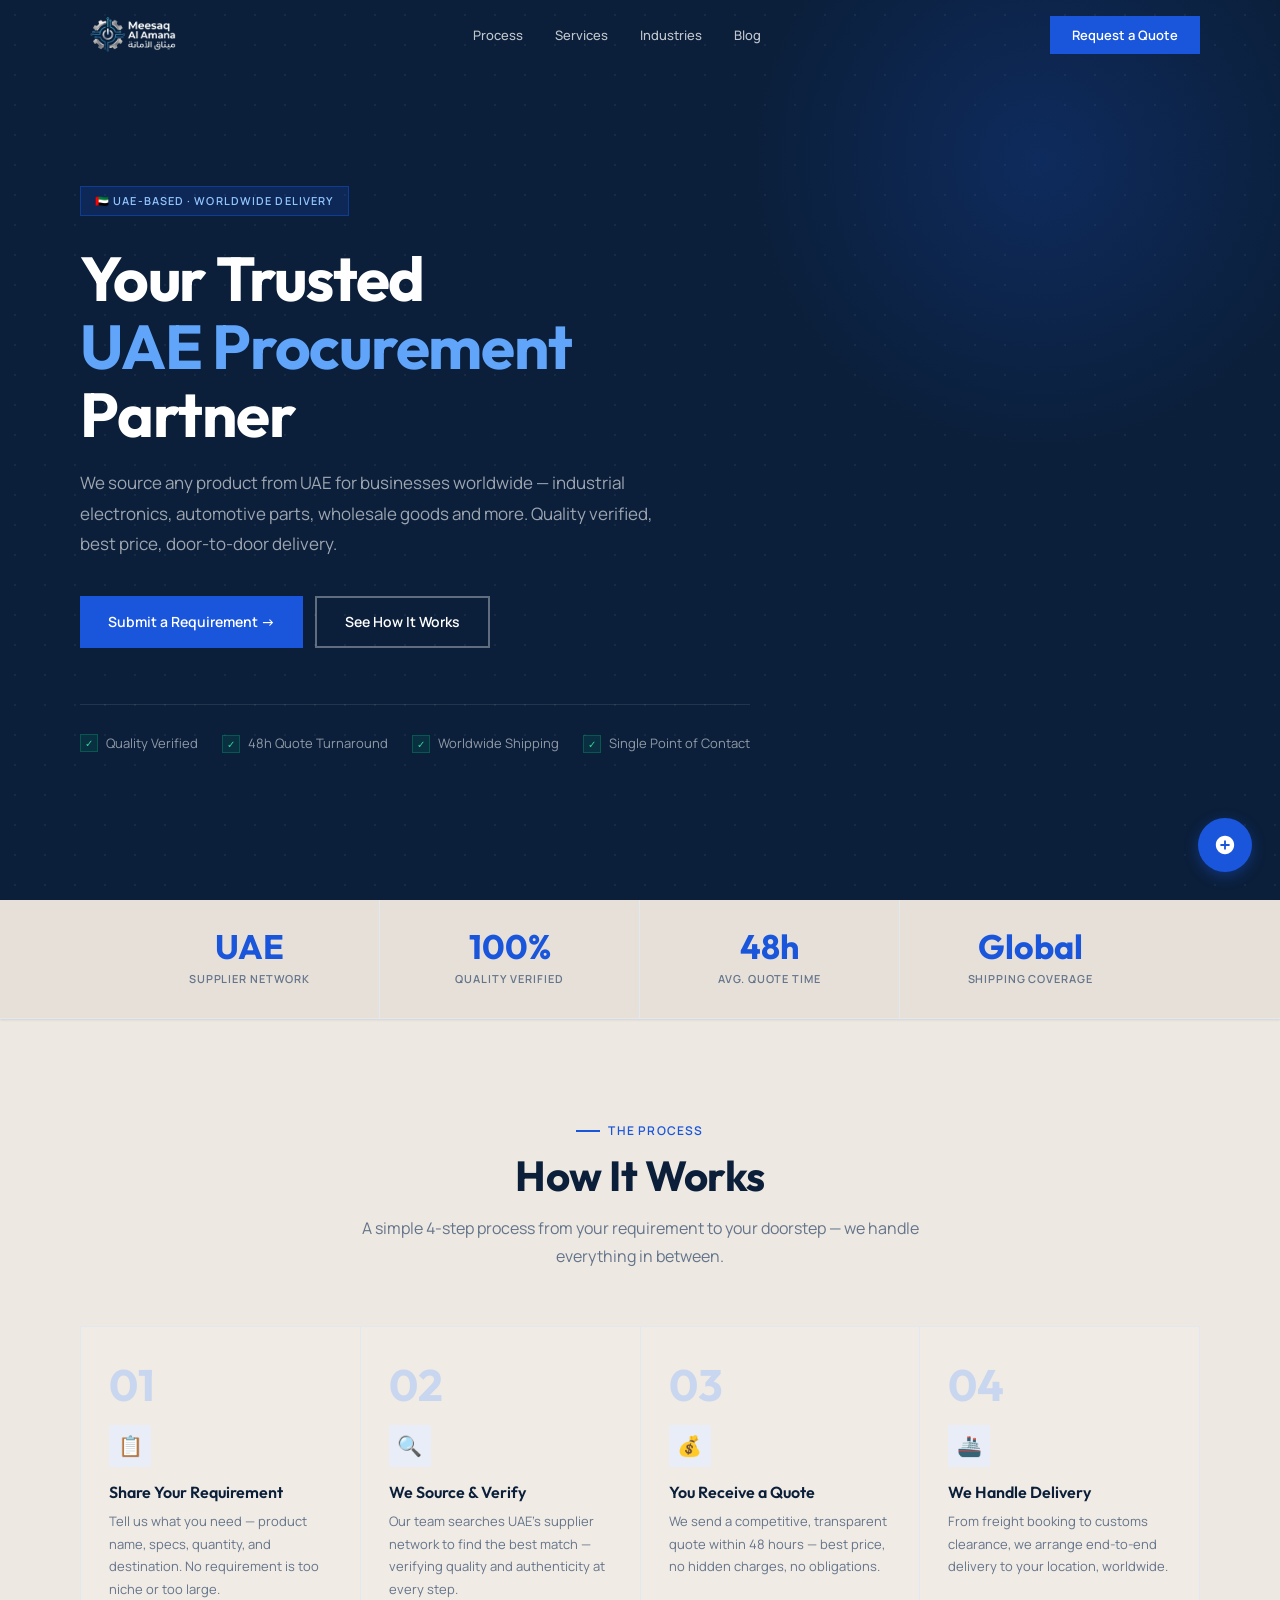
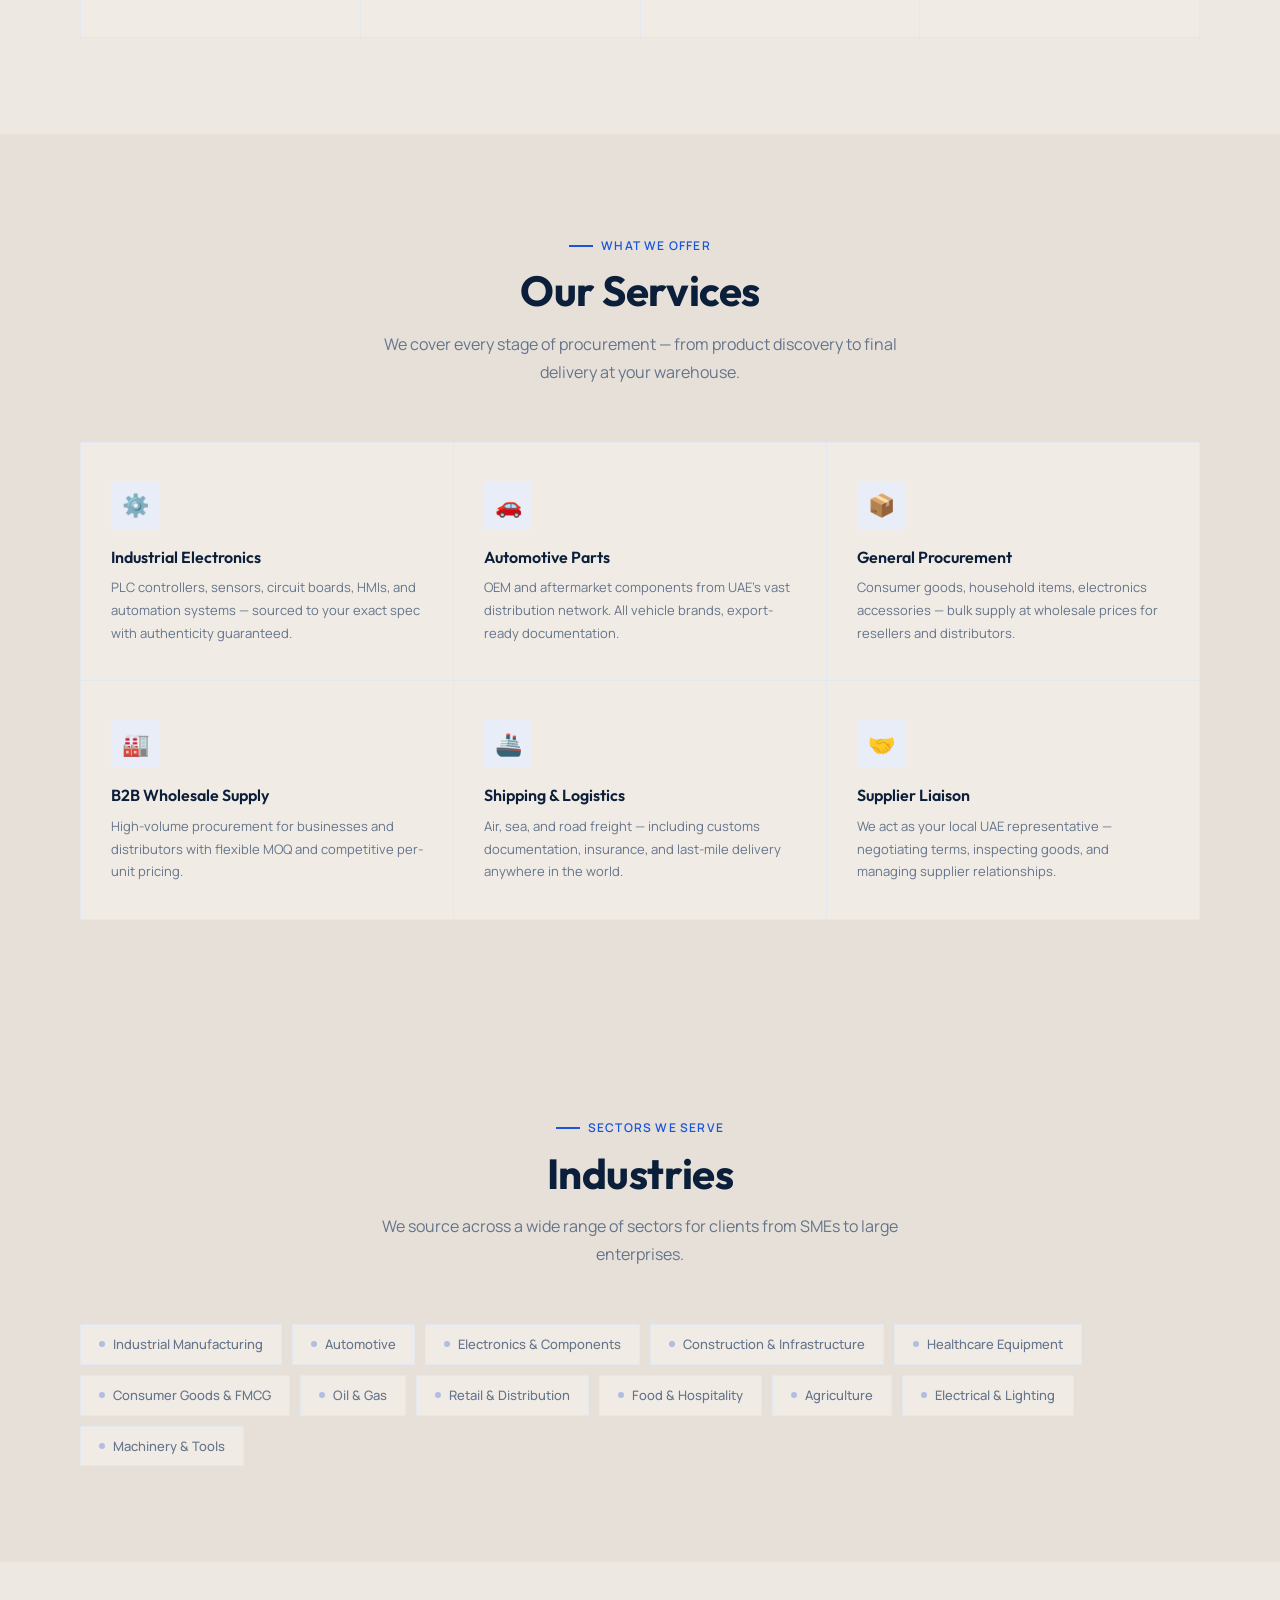
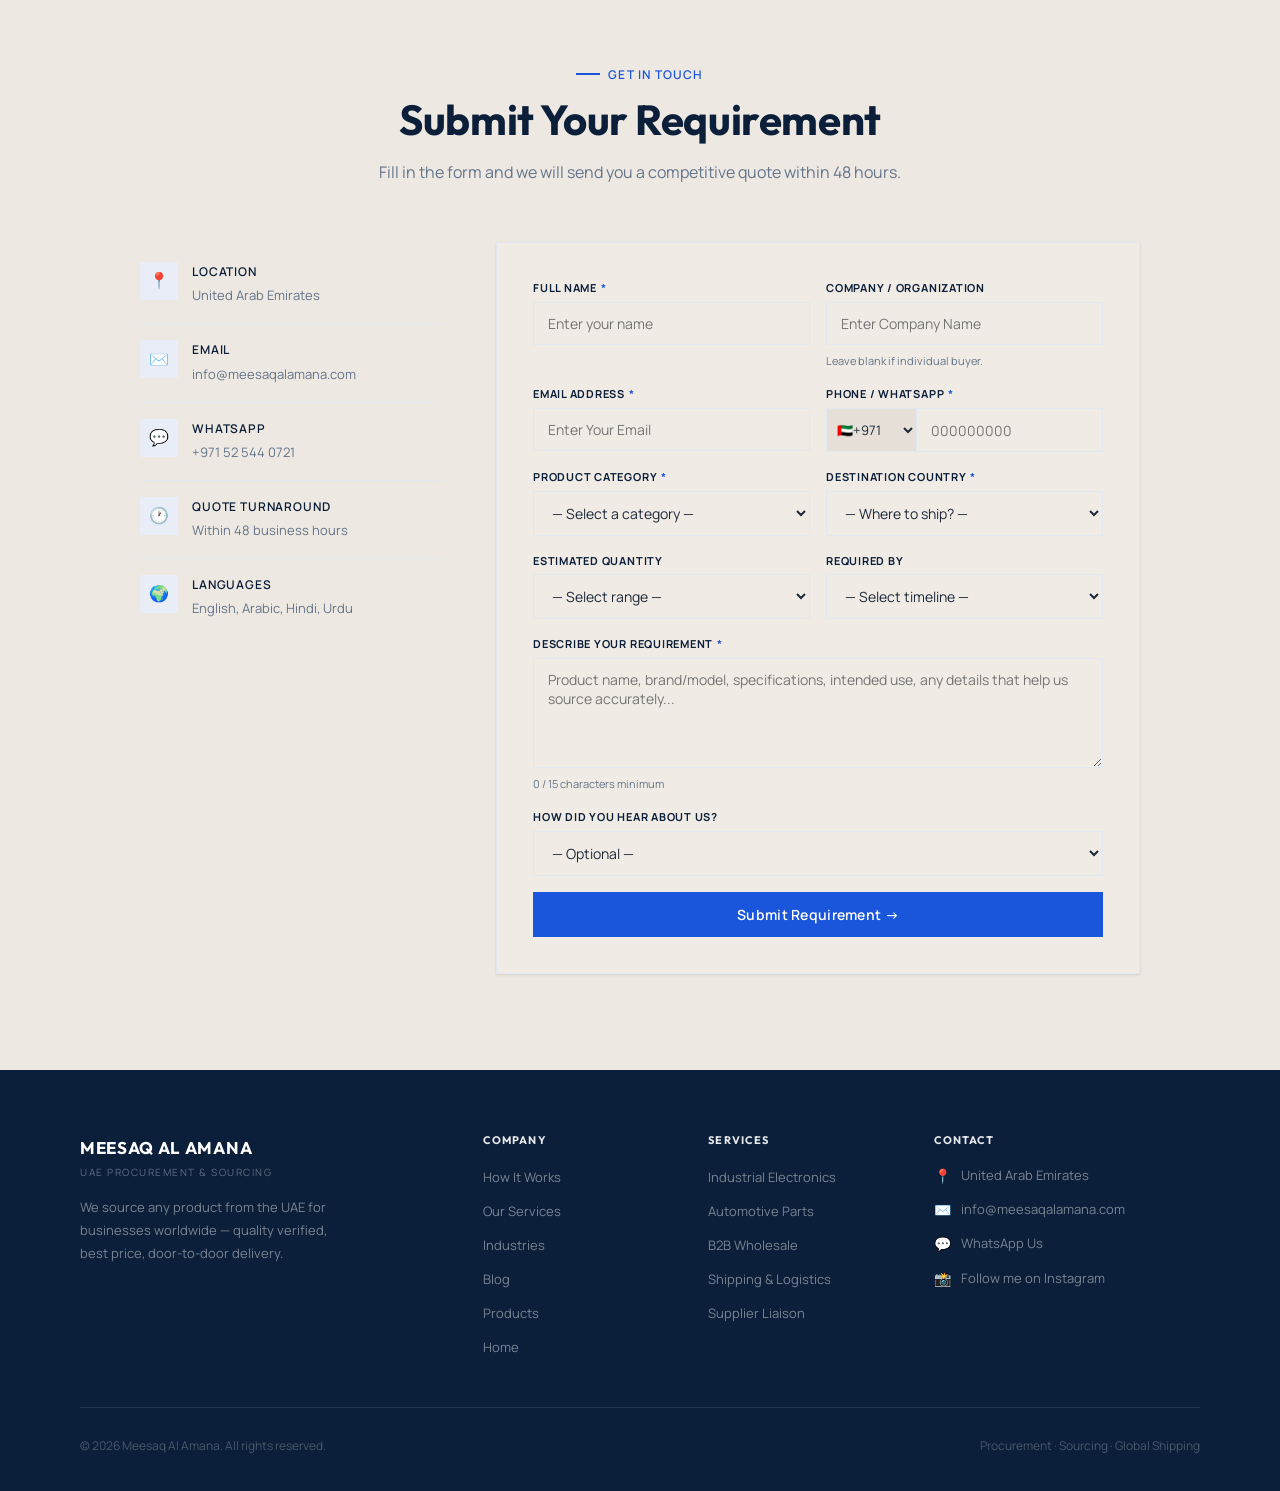
==== commit 7ed788ef: "remove og preload for save bandwidth usage." ====
--- a/index.html
+++ b/index.html
@@ -26,7 +26,6 @@
   <meta name="twitter:title" content="Meesaq Al Amana — UAE Procurement Partner" />
   <meta name="twitter:description" content="We source industrial electronics, automotive parts and more from UAE with worldwide delivery." />
   <meta name="twitter:image" content="https://www.meesaqalamana.com/og-image.png" />
-  <link rel="preload" as="image" href="/og-image.png">
 
   <!-- ── CANONICAL & FAVICON ── -->
   <link rel="canonical" href="https://www.meesaqalamana.com/" />
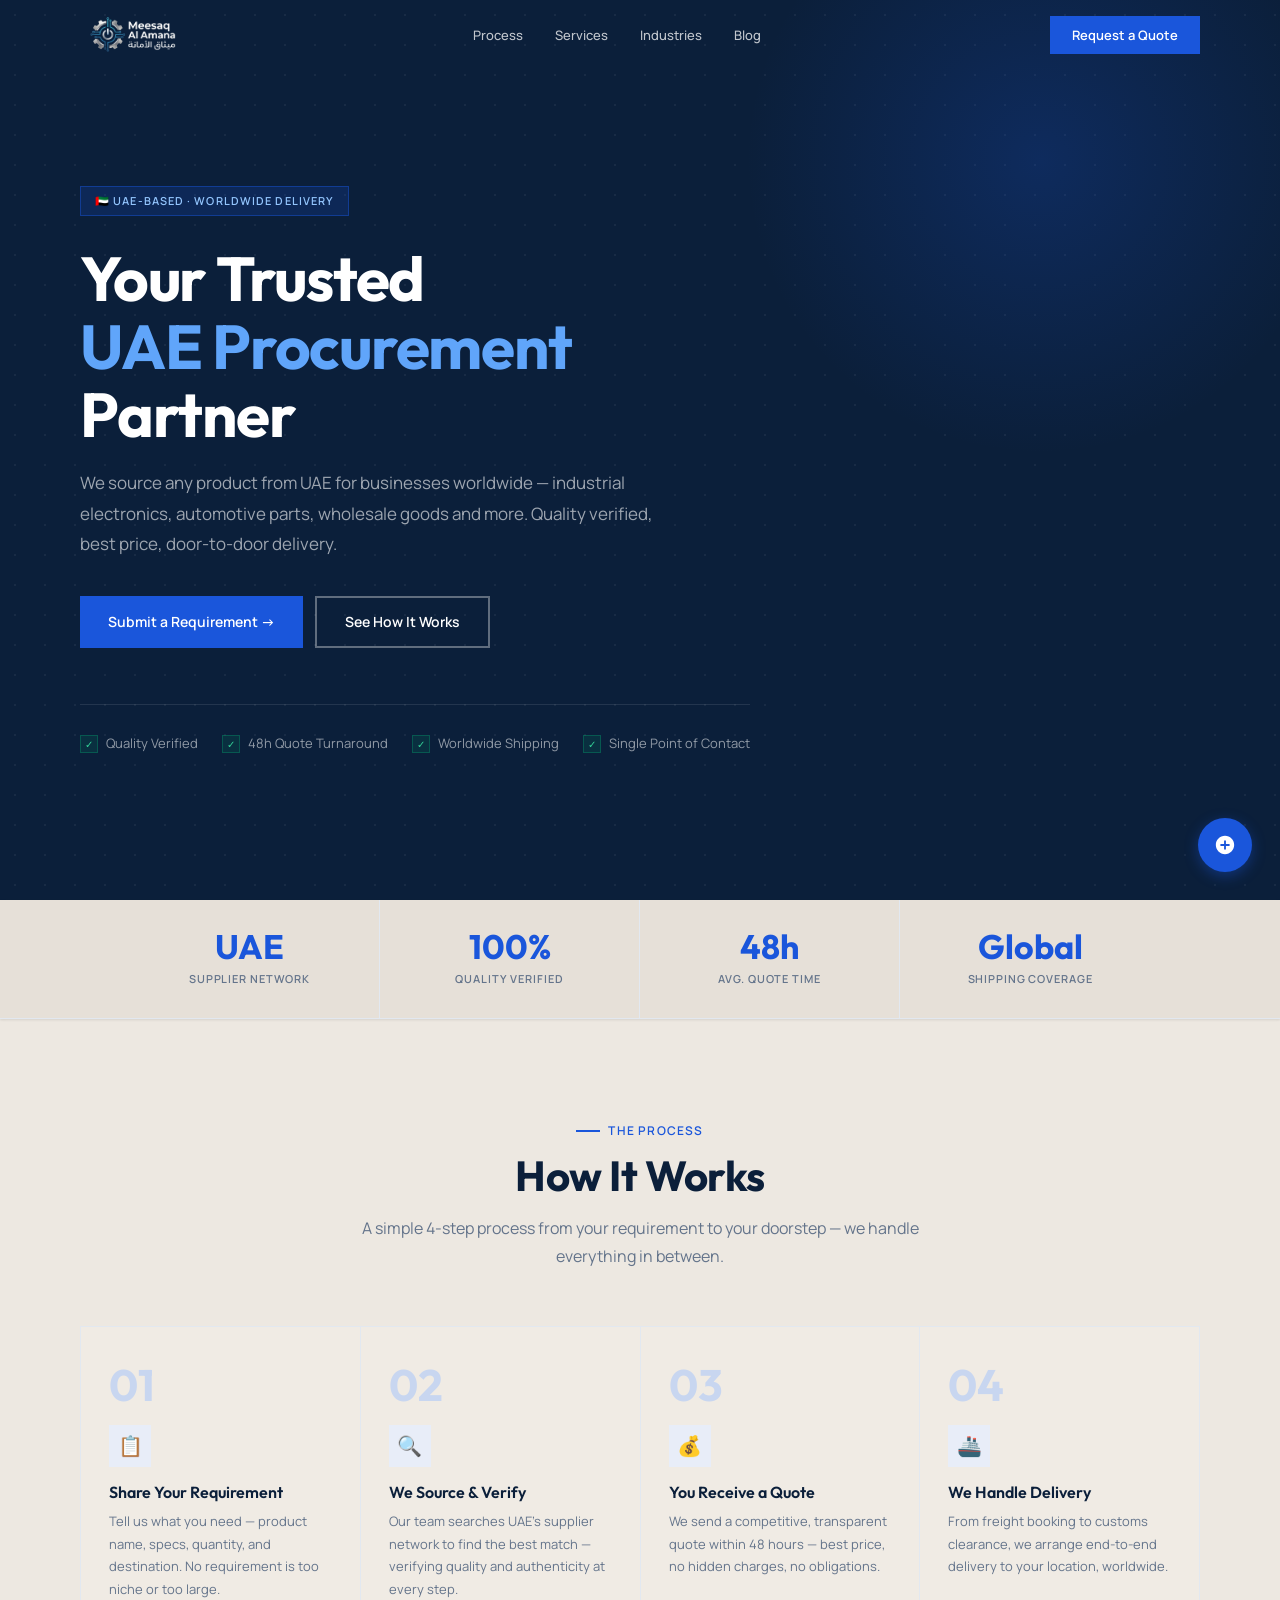
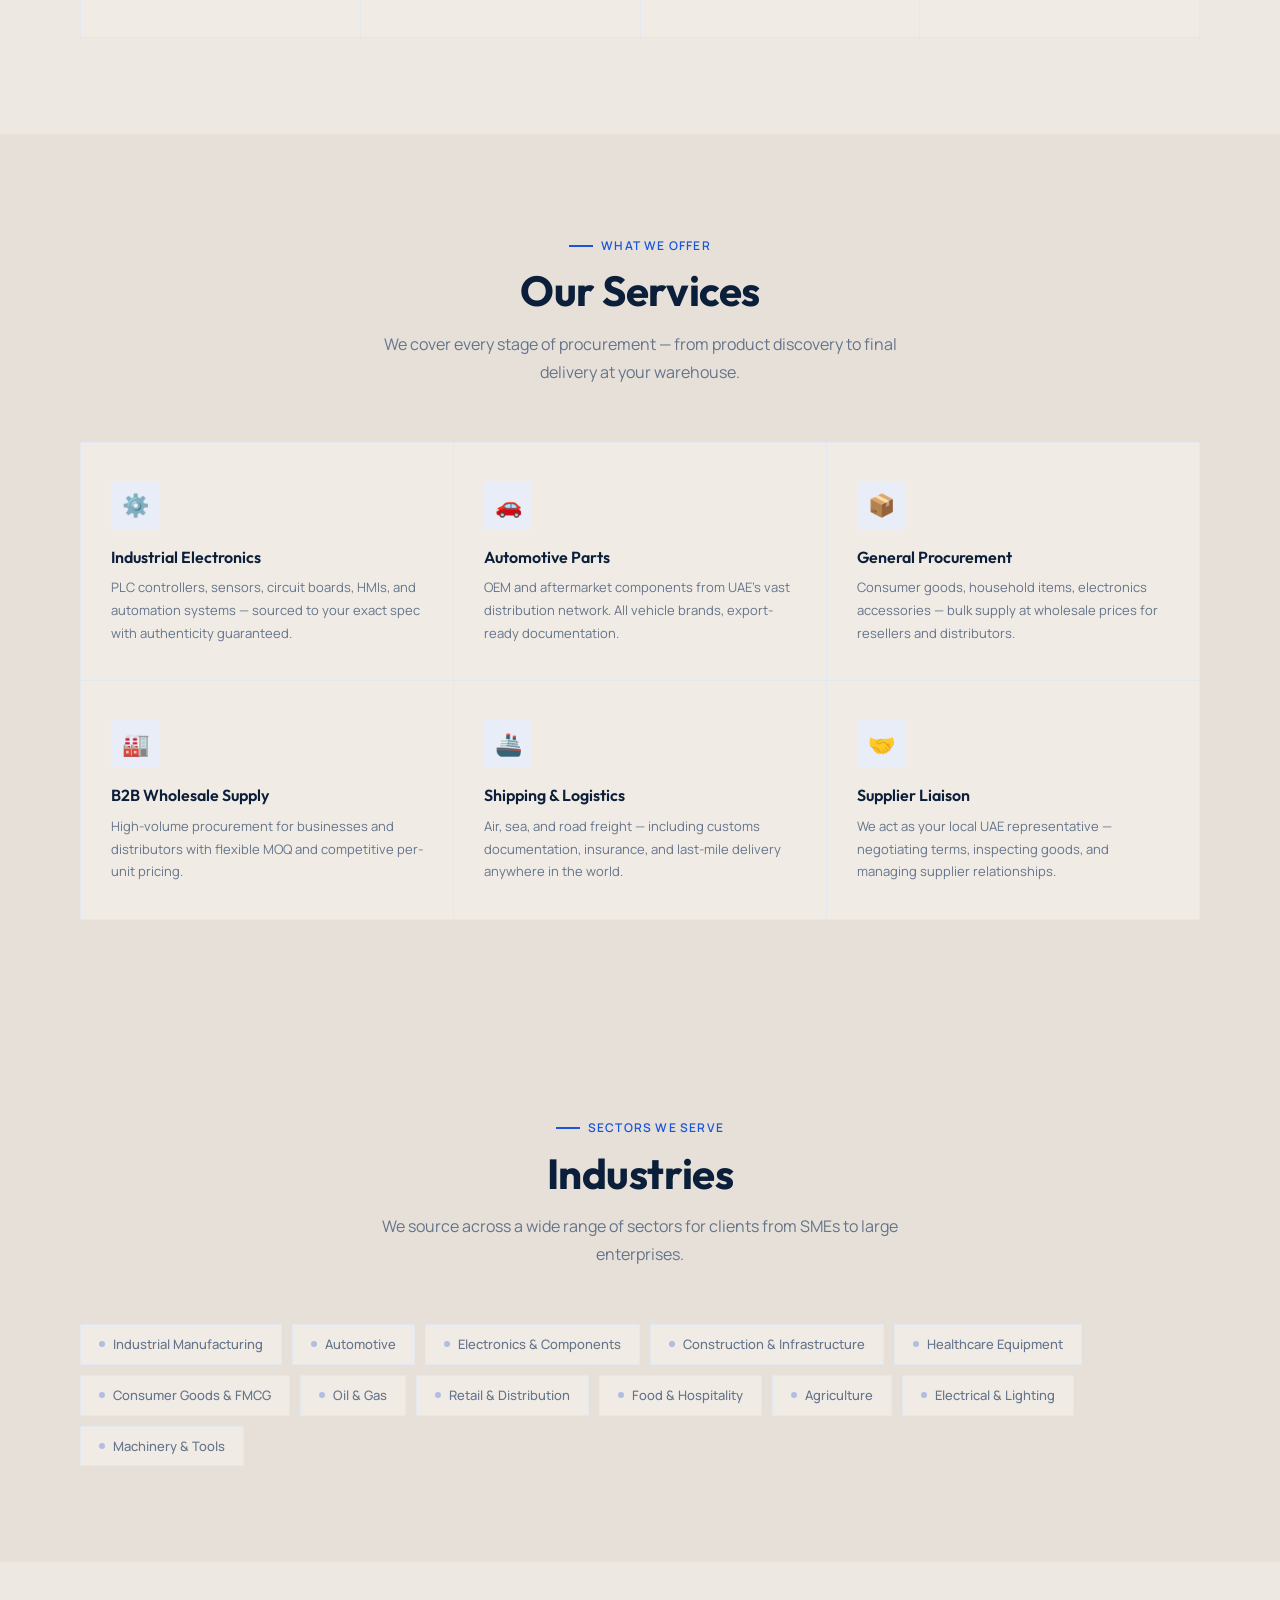
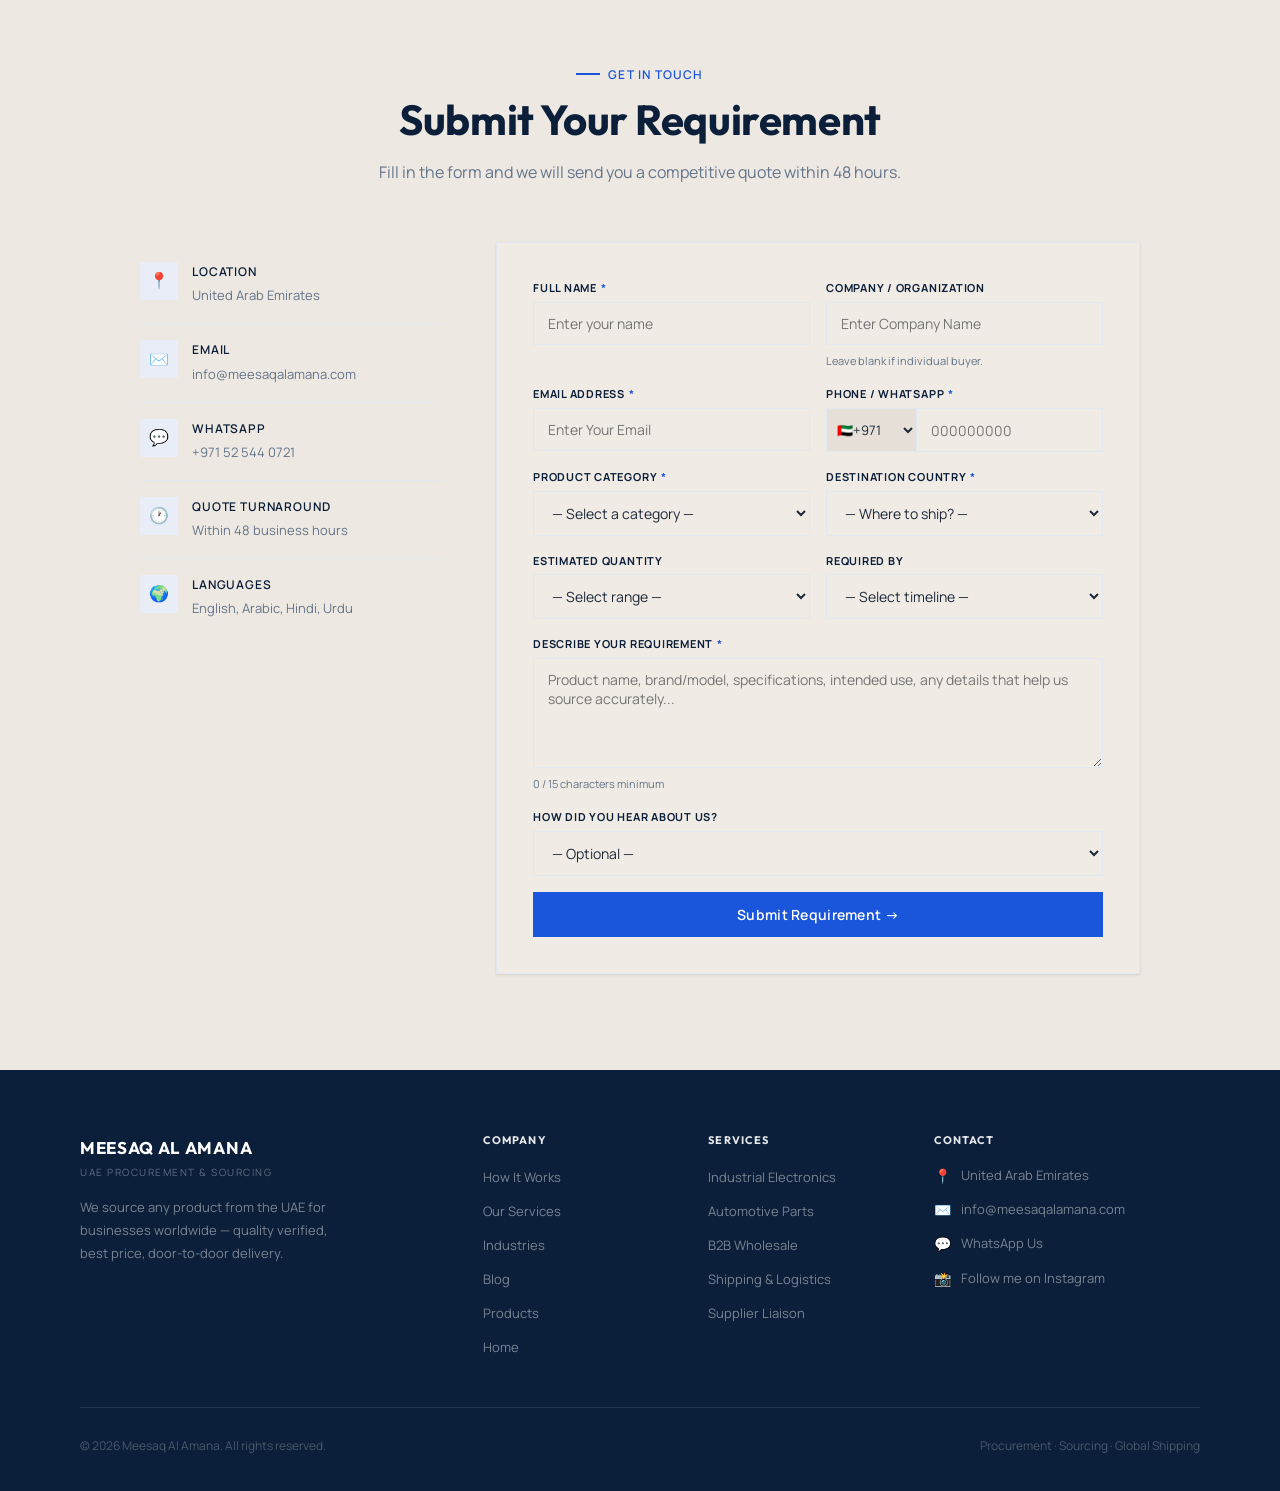
==== commit dbf26769: "add alt tag and update the title length." ====
--- a/index.html
+++ b/index.html
@@ -1,6 +1,16 @@
 <!DOCTYPE html>
 <html lang="en">
 <head>
+
+  <!-- Google tag (gtag.js) -->
+  <script async src="https://www.googletagmanager.com/gtag/js?id=G-WVC9RNNHYS"></script>
+  <script>
+    window.dataLayer = window.dataLayer || [];
+    function gtag(){dataLayer.push(arguments);}
+    gtag('js', new Date());
+
+    gtag('config', 'G-WVC9RNNHYS');
+  </script>
 
   <meta charset="UTF-8" />
   <meta name="viewport" content="width=device-width, initial-scale=1.0"/>
@@ -102,8 +112,8 @@
 <!-- ══ NAVIGATION ══ -->
 <nav id="navbar">
   <a href="https://www.meesaqalamana.com/" class="logo-wrap">
-    <img src="/assets/logo/logo-white.png" class="logo logo-light">
-    <img src="/assets/logo/logo-dark.png" class="logo logo-dark">
+    <img src="/assets/logo/logo-white.png" class="logo logo-light" alt="Meesaq Al Amana Logo - White Version">
+    <img src="/assets/logo/logo-dark.png" class="logo logo-dark" alt="Meesaq Al Amana Logo - dark Version">
   </a> 
   <button class="nav-burger" aria-label="Open menu" aria-expanded="false">
     <span></span>
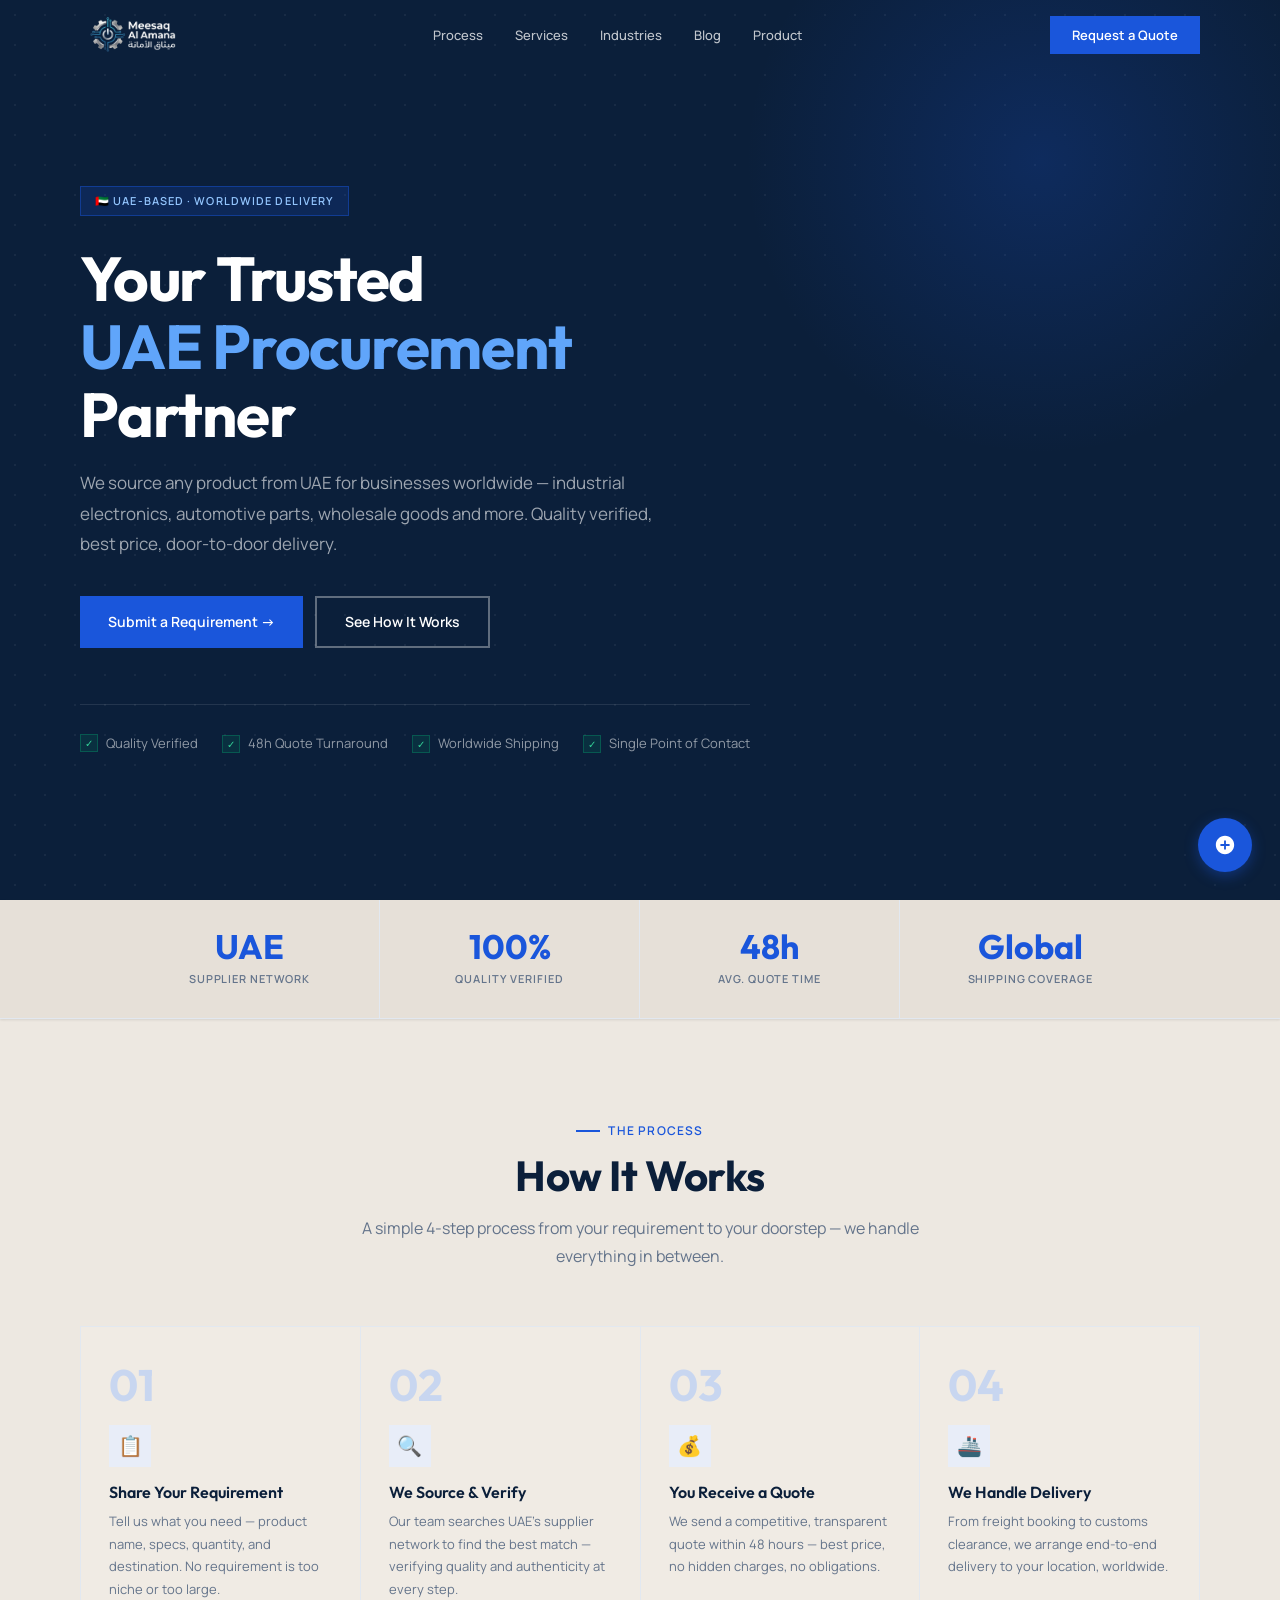
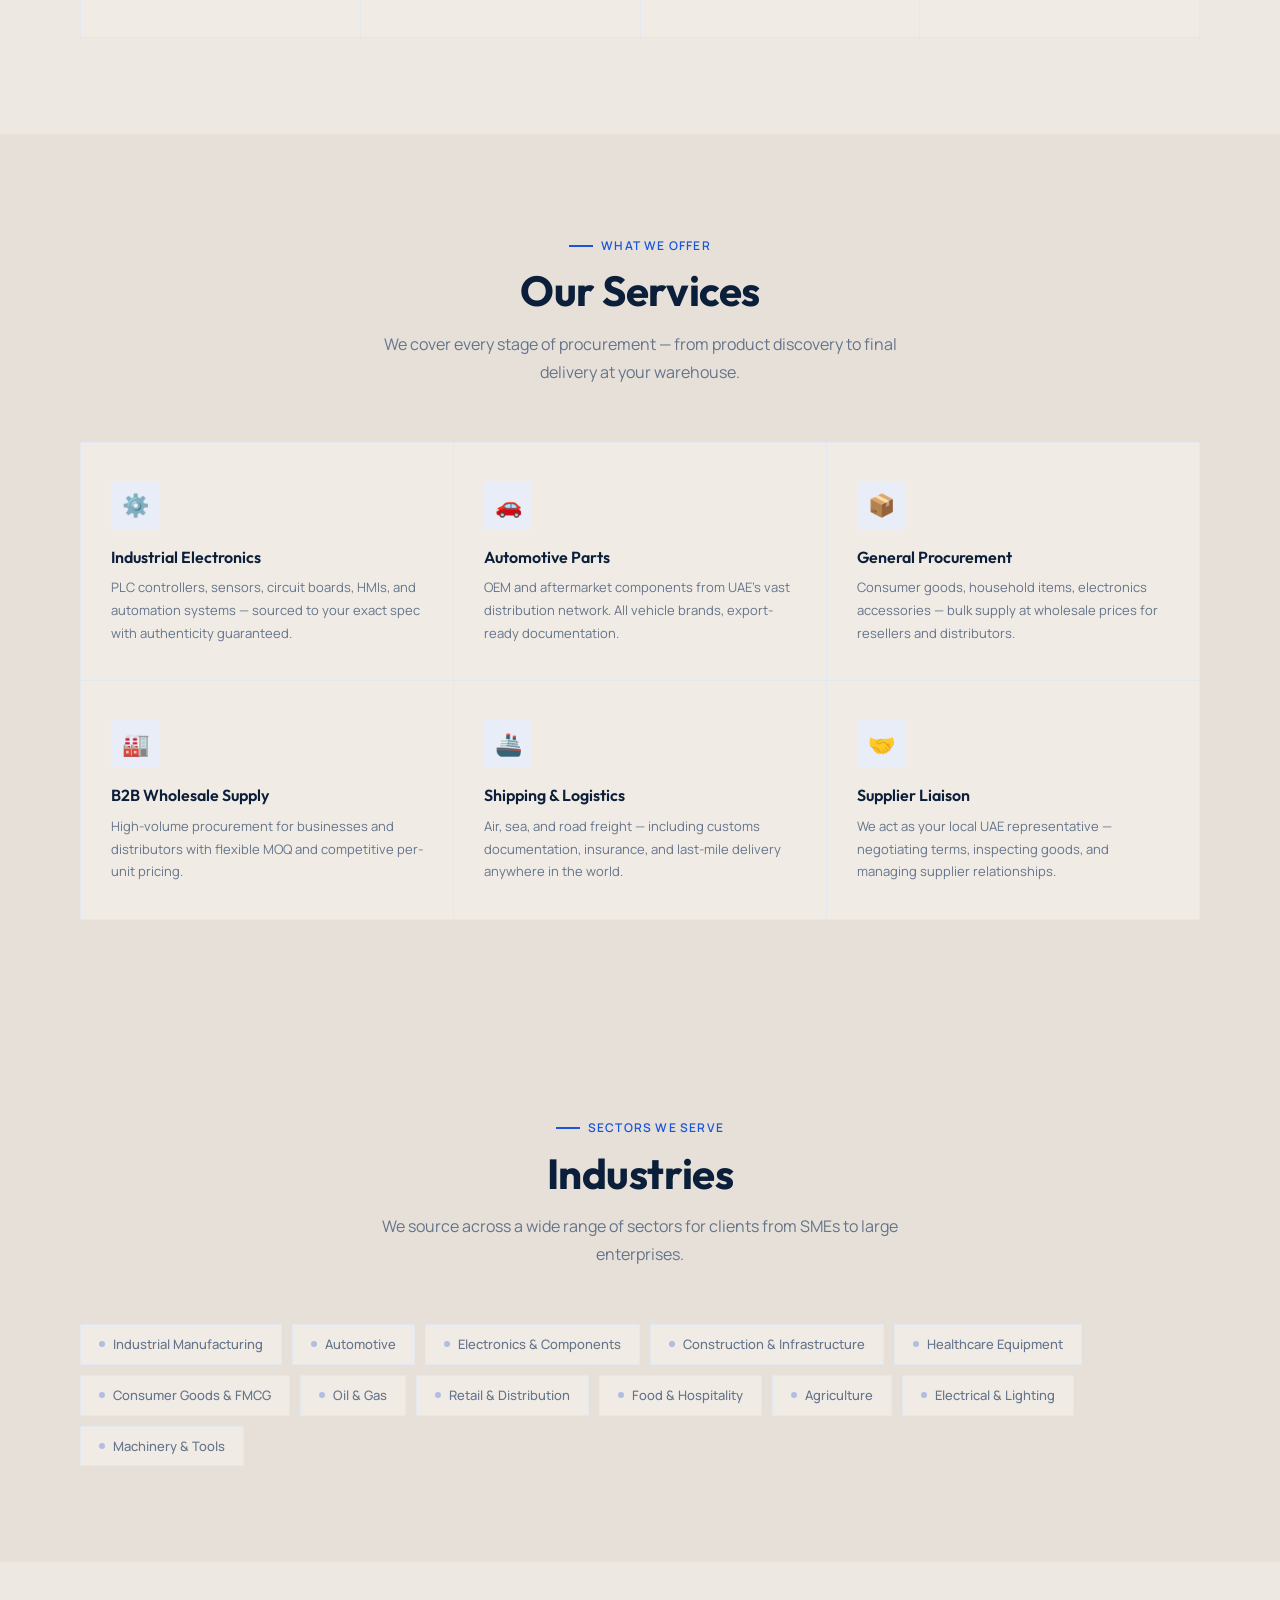
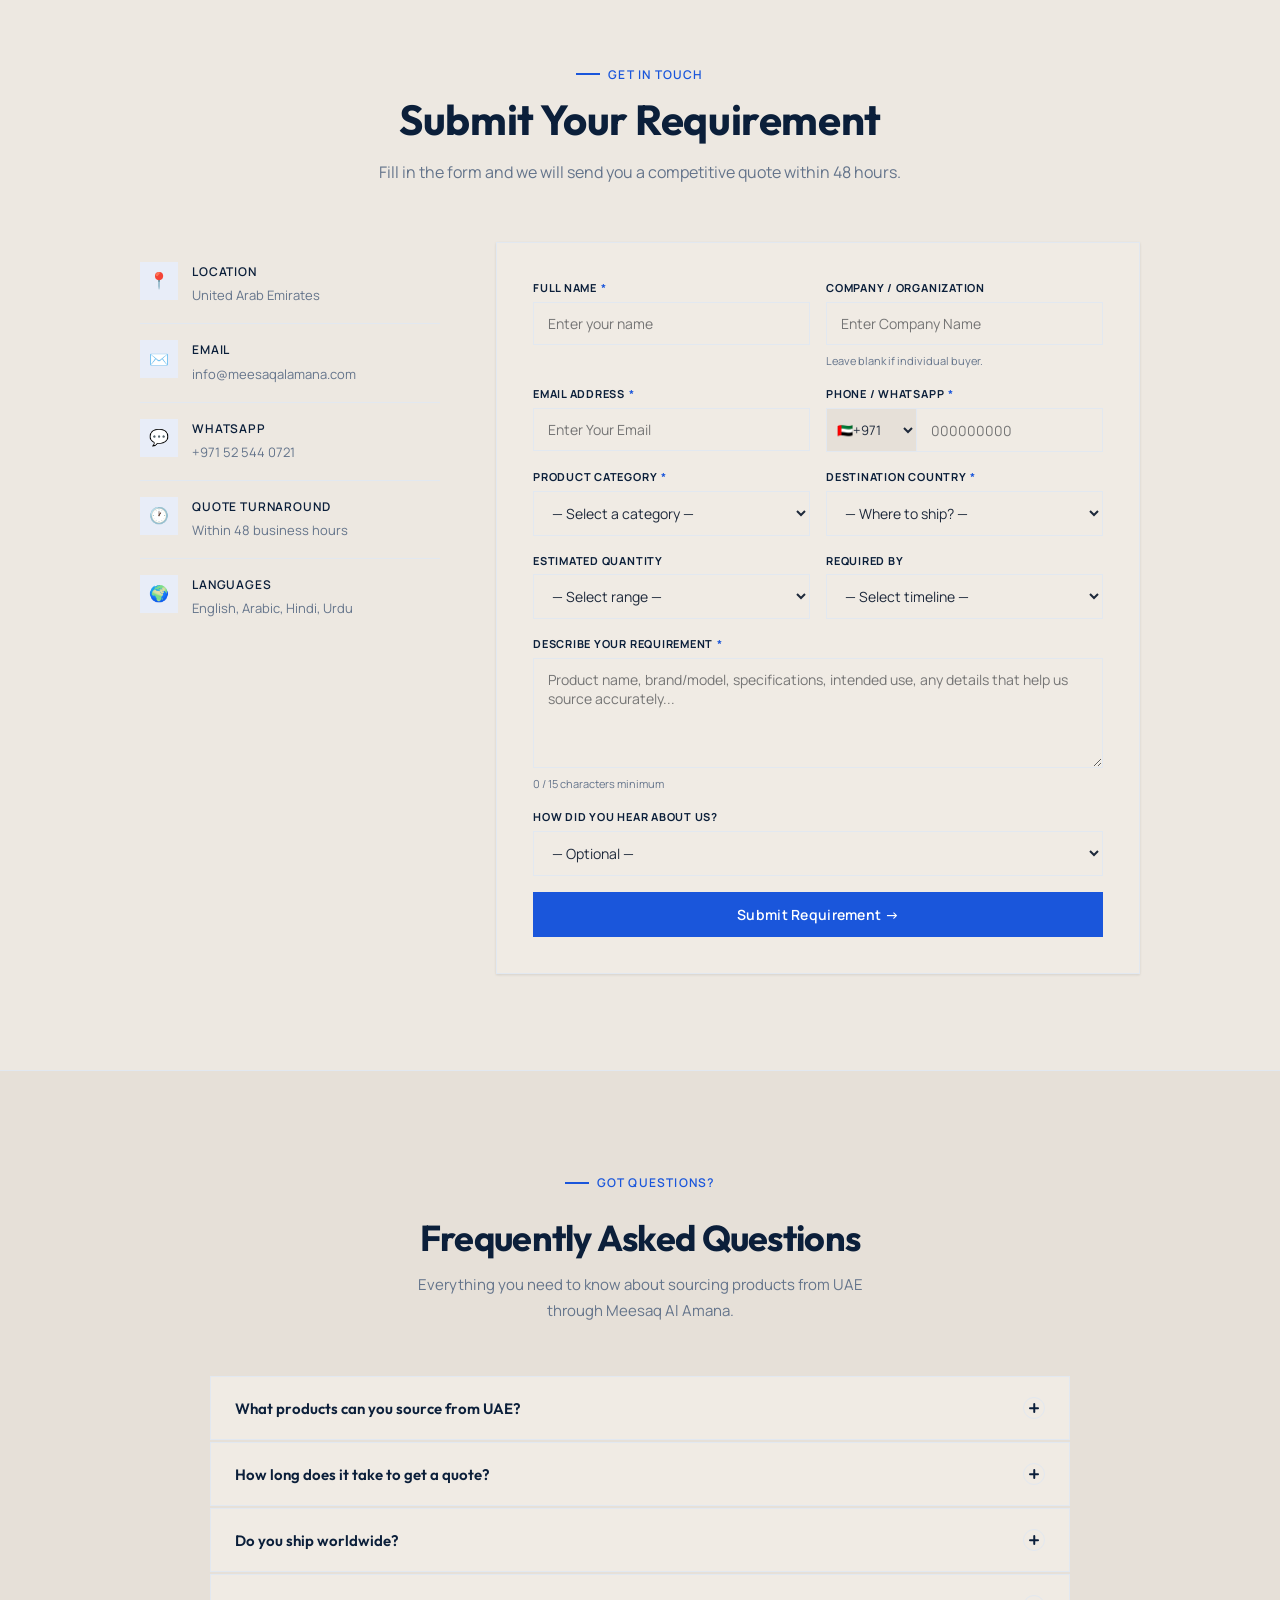
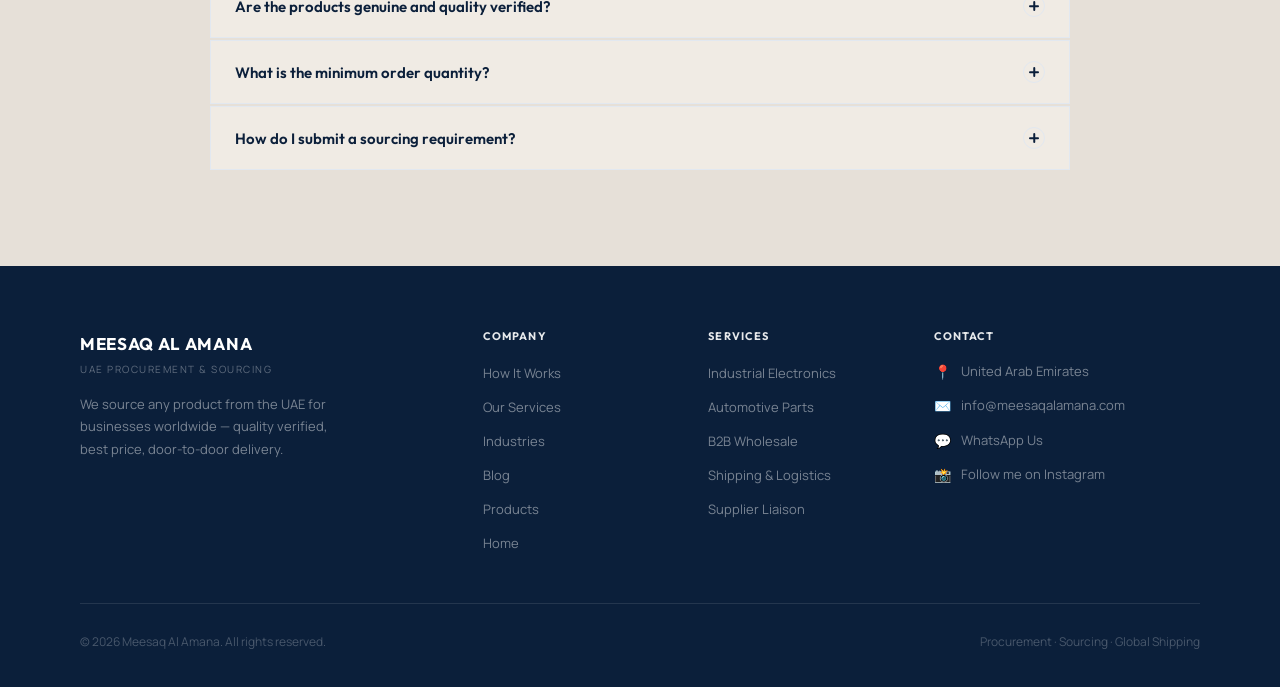
==== commit 3fc5fca1: "add a FAQ section in homepage ." ====
--- a/index.html
+++ b/index.html
@@ -125,6 +125,7 @@
     <li><a href="#services">Services</a></li>
     <li><a href="#industries">Industries</a></li>
     <li><a href="/blog/">Blog</a></li>
+    <li><a href="/products/">Product</a></li>
 
     <li class="mobile-cta">
       <a href="#contact">Request a Quote</a>
@@ -493,6 +494,80 @@
     </div>
   </section>
 
+    <!-- ══ FAQ ══ -->
+  <section id="faq" class="faq-section">
+    <div class="faq-inner">
+      <div class="faq-header reveal">
+        <div class="section-label">Got Questions?</div>
+        <h2>Frequently Asked Questions</h2>
+        <p>Everything you need to know about sourcing products from UAE through Meesaq Al Amana.</p>
+      </div>
+      <div class="faq-list">
+
+        <div class="faq-item reveal">
+          <button class="faq-q" aria-expanded="false">
+            What products can you source from UAE?
+            <span class="faq-icon" aria-hidden="true"></span>
+          </button>
+          <div class="faq-a">
+            <p>We source industrial electronics, electrical components (Siemens, ABB, Eaton, Schneider Electric), automotive parts, B2B wholesale goods, heavy machinery, and general procurement items. If a product is available in the UAE market, we can source it. Submit a requirement and we will confirm availability within 48 hours.</p>
+          </div>
+        </div>
+
+        <div class="faq-item reveal">
+          <button class="faq-q" aria-expanded="false">
+            How long does it take to get a quote?
+            <span class="faq-icon" aria-hidden="true"></span>
+          </button>
+          <div class="faq-a">
+            <p>We typically respond with a competitive quote within 48 hours of receiving your requirement. For urgent requests, contact us directly on WhatsApp for faster turnaround. Complex or bulk orders may require 2–3 business days for supplier confirmation.</p>
+          </div>
+        </div>
+
+        <div class="faq-item reveal">
+          <button class="faq-q" aria-expanded="false">
+            Do you ship worldwide?
+            <span class="faq-icon" aria-hidden="true"></span>
+          </button>
+          <div class="faq-a">
+            <p>Yes. We ship to South Asia, Africa, the Middle East, Europe, and beyond. We coordinate door-to-door delivery, handle all UAE export documentation, and work with trusted freight partners to ensure safe, timely delivery regardless of destination.</p>
+          </div>
+        </div>
+
+        <div class="faq-item reveal">
+          <button class="faq-q" aria-expanded="false">
+            Are the products genuine and quality verified?
+            <span class="faq-icon" aria-hidden="true"></span>
+          </button>
+          <div class="faq-a">
+            <p>Absolutely. Every product we source goes through our supplier verification process. We only work with authorised distributors and verified UAE traders. For branded components (Siemens, ABB, etc.), we confirm authenticity before dispatch and provide documentation on request.</p>
+          </div>
+        </div>
+
+        <div class="faq-item reveal">
+          <button class="faq-q" aria-expanded="false">
+            What is the minimum order quantity?
+            <span class="faq-icon" aria-hidden="true"></span>
+          </button>
+          <div class="faq-a">
+            <p>There is no strict minimum order quantity. We handle both single-unit procurement and bulk B2B orders. However, larger orders benefit from better pricing and priority handling. Submit your requirement with the quantity and we will advise on the best approach.</p>
+          </div>
+        </div>
+
+        <div class="faq-item reveal">
+          <button class="faq-q" aria-expanded="false">
+            How do I submit a sourcing requirement?
+            <span class="faq-icon" aria-hidden="true"></span>
+          </button>
+          <div class="faq-a">
+            <p>Use the contact form on this page — provide your product name or part number, quantity, destination country, and any specific requirements. Alternatively, message us directly on WhatsApp. We will review your requirement and reply with availability and pricing.</p>
+          </div>
+        </div>
+
+      </div>
+    </div>
+  </section>
+
   <!-- ══ CONNECT POPUP ══ -->
   <div class="connect-float" id="connectFloat">
     <div class="connect-channels" id="connectChannels">
--- a/css/style.css
+++ b/css/style.css
@@ -967,4 +967,121 @@
     color: white;
     font-weight: 600;
   }
+}
+
+/* ══ FAQ ══ */
+.faq-section {
+  background: var(--bg-2);
+  padding: 96px 80px;
+  border-top: 1px solid var(--border);
+}
+.faq-inner {
+  max-width: 860px;
+  margin: 0 auto;
+}
+.faq-header {
+  text-align: center;
+  margin-bottom: 52px;
+}
+.faq-header h2 {
+  font-family: var(--font-head);
+  font-size: clamp(24px, 3vw, 36px);
+  font-weight: 700;
+  color: var(--dark);
+  margin: 12px 0 14px;
+  letter-spacing: -0.02em;
+}
+.faq-header p {
+  font-size: 15px;
+  color: var(--text-muted);
+  max-width: 480px;
+  margin: 0 auto;
+  line-height: 1.75;
+}
+.faq-list {
+  display: flex;
+  flex-direction: column;
+  gap: 2px;
+}
+.faq-item {
+  background: var(--bg-card);
+  border: 1px solid var(--border);
+}
+.faq-q {
+  width: 100%;
+  display: flex;
+  align-items: center;
+  justify-content: space-between;
+  gap: 16px;
+  padding: 20px 24px;
+  background: none;
+  border: none;
+  cursor: pointer;
+  font-family: var(--font-head);
+  font-size: 15px;
+  font-weight: 600;
+  color: var(--dark);
+  text-align: left;
+  transition: background 0.15s;
+}
+.faq-q:hover { background: var(--bg-2); }
+.faq-q[aria-expanded="true"] { color: var(--blue); }
+.faq-icon {
+  width: 22px;
+  height: 22px;
+  flex-shrink: 0;
+  border: 1.5px solid var(--border);
+  border-radius: 50%;
+  position: relative;
+  transition: background 0.2s, border-color 0.2s;
+}
+.faq-icon::before,
+.faq-icon::after {
+  content: '';
+  position: absolute;
+  background: var(--dark);
+  border-radius: 2px;
+  top: 50%; left: 50%;
+  transform: translate(-50%, -50%);
+  transition: transform 0.25s, opacity 0.2s;
+}
+.faq-icon::before { width: 10px; height: 1.5px; }
+.faq-icon::after  { width: 1.5px; height: 10px; }
+.faq-q[aria-expanded="true"] .faq-icon {
+  background: var(--blue);
+  border-color: var(--blue);
+}
+.faq-q[aria-expanded="true"] .faq-icon::before,
+.faq-q[aria-expanded="true"] .faq-icon::after {
+  background: white;
+}
+.faq-q[aria-expanded="true"] .faq-icon::after {
+  transform: translate(-50%, -50%) rotate(90deg);
+  opacity: 0;
+}
+.faq-a {
+  display: grid;
+  grid-template-rows: 0fr;
+  transition: grid-template-rows 0.28s ease;
+}
+.faq-a > p {
+  overflow: hidden;
+  padding: 0 24px;
+  font-size: 14px;
+  line-height: 1.85;
+  color: var(--text-muted);
+  margin: 0;
+}
+.faq-item.open .faq-a {
+  grid-template-rows: 1fr;
+}
+.faq-item.open .faq-a > p {
+  padding: 0 24px 20px;
+}
+@media (max-width: 768px) {
+  .faq-section { padding: 64px 20px; }
+  .faq-header { margin-bottom: 36px; }
+  .faq-q { padding: 16px 18px; font-size: 14px; }
+  .faq-a > p { padding: 0 18px; }
+  .faq-item.open .faq-a > p { padding: 0 18px 18px; }
 }
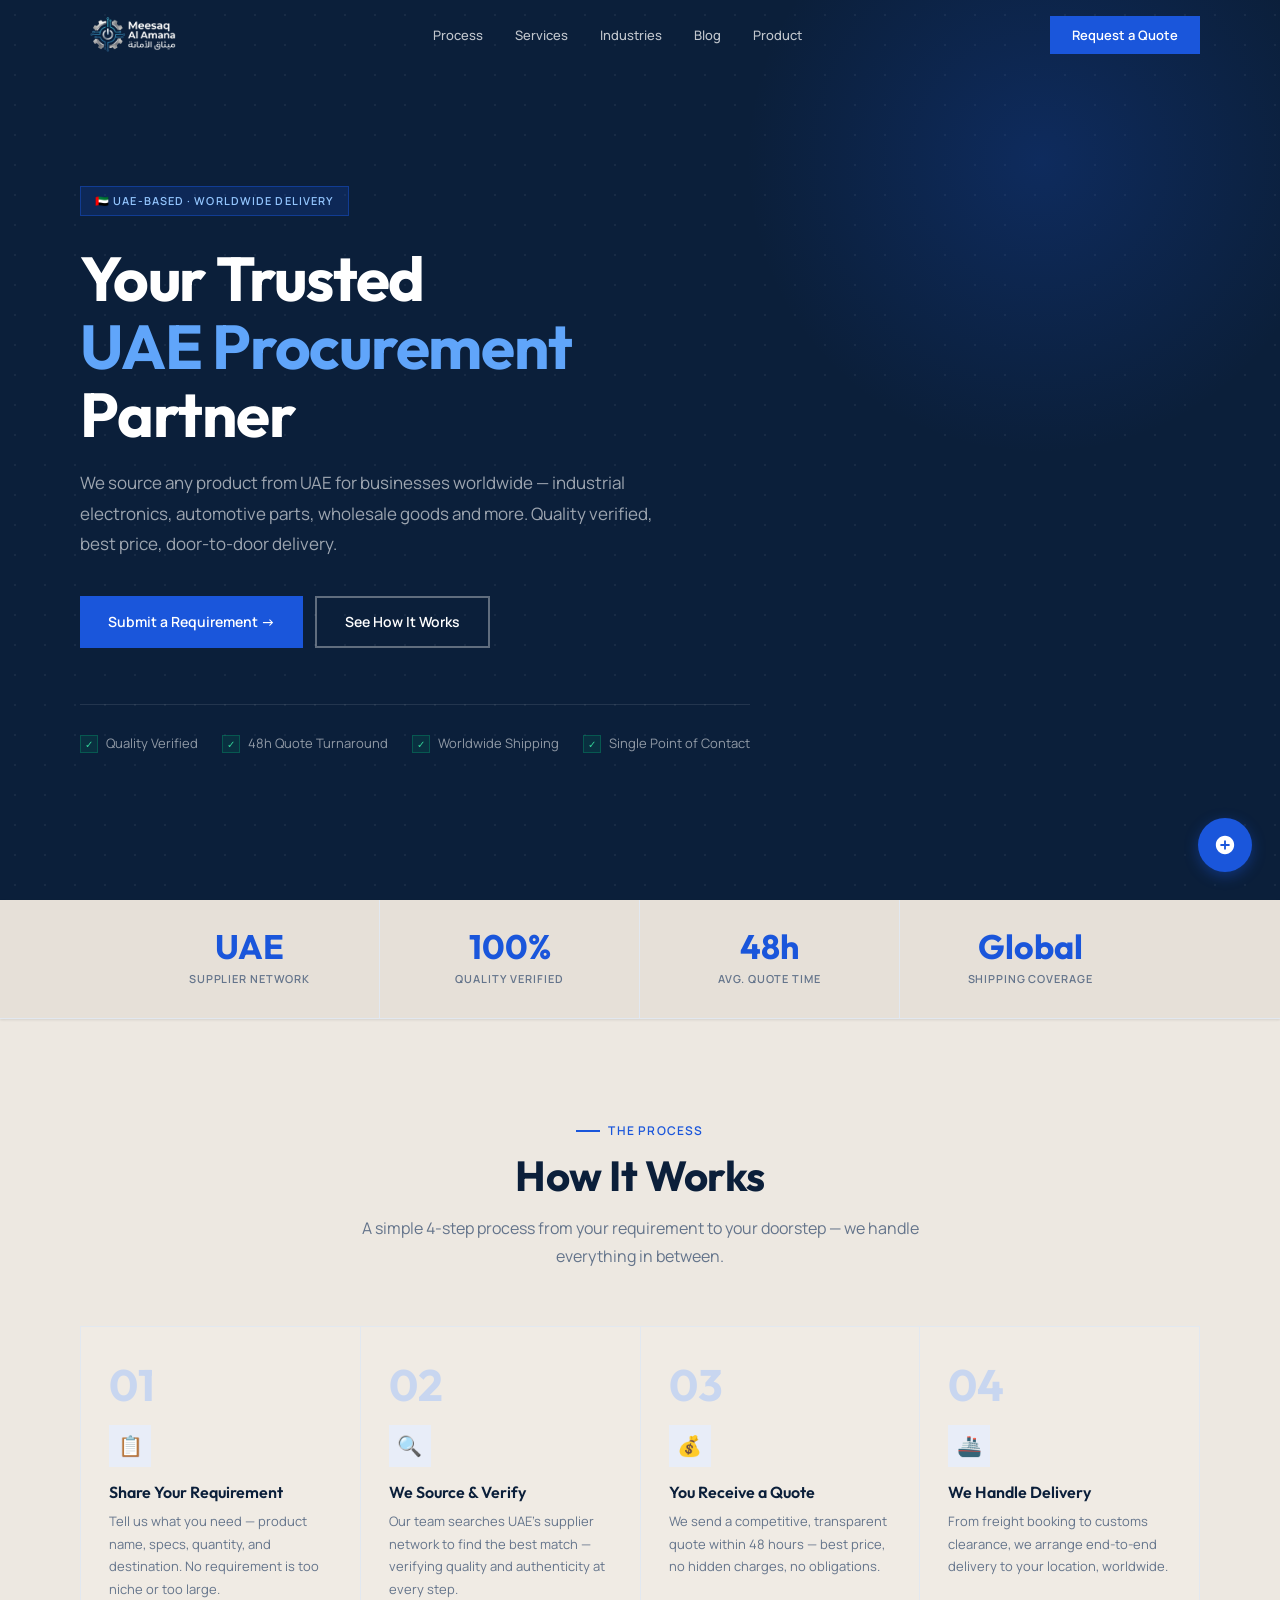
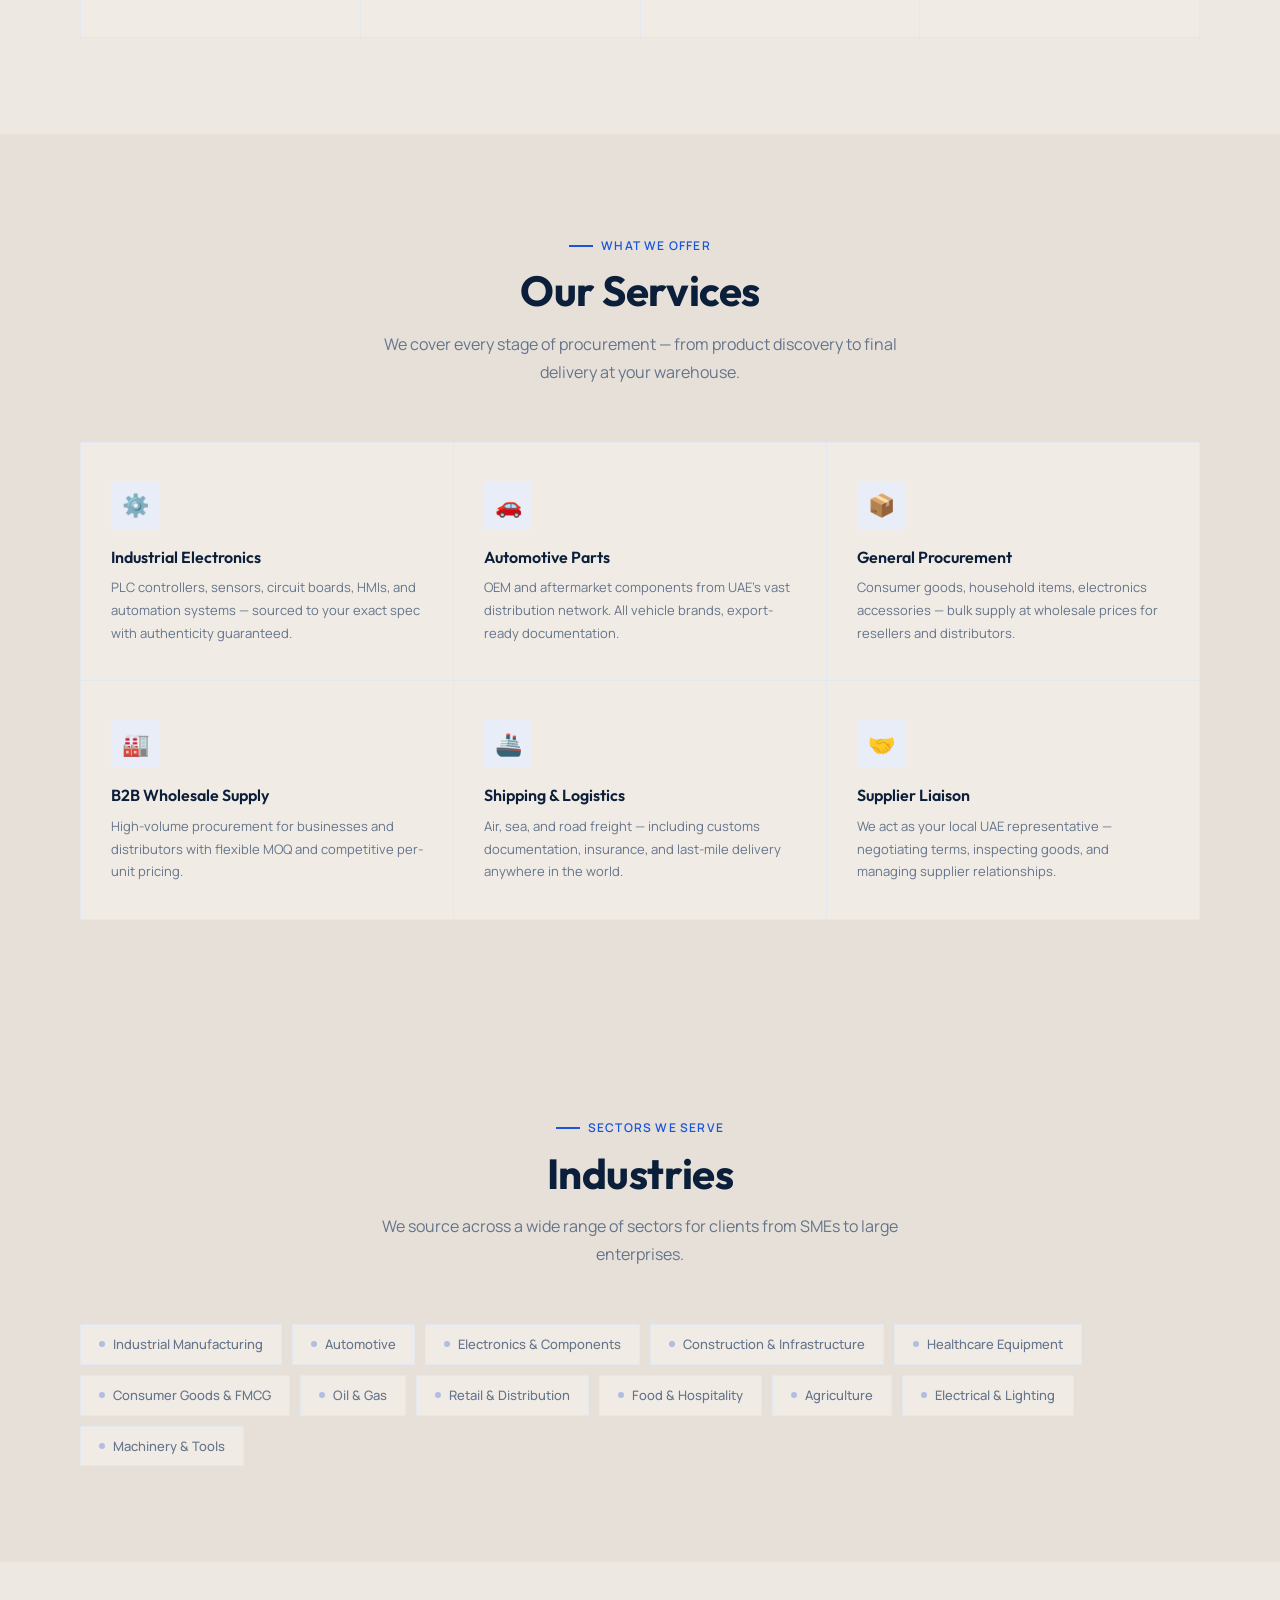
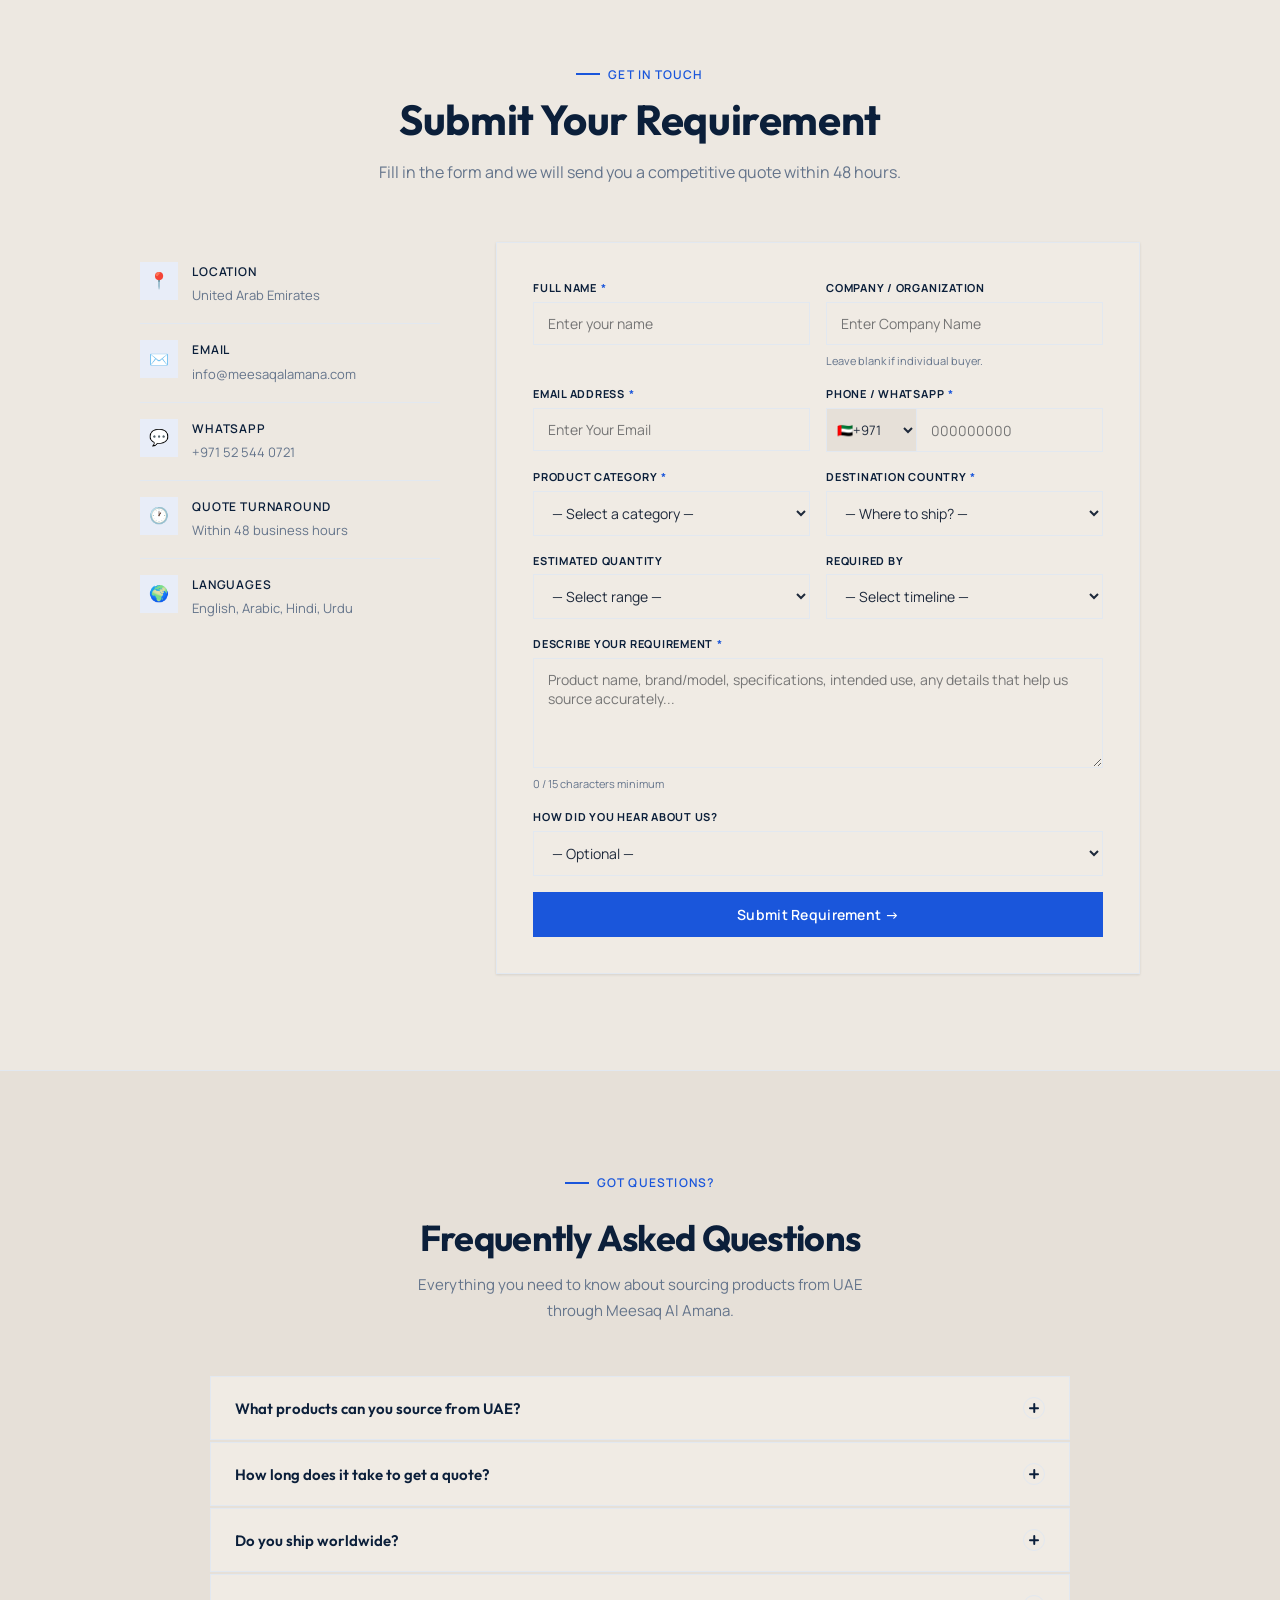
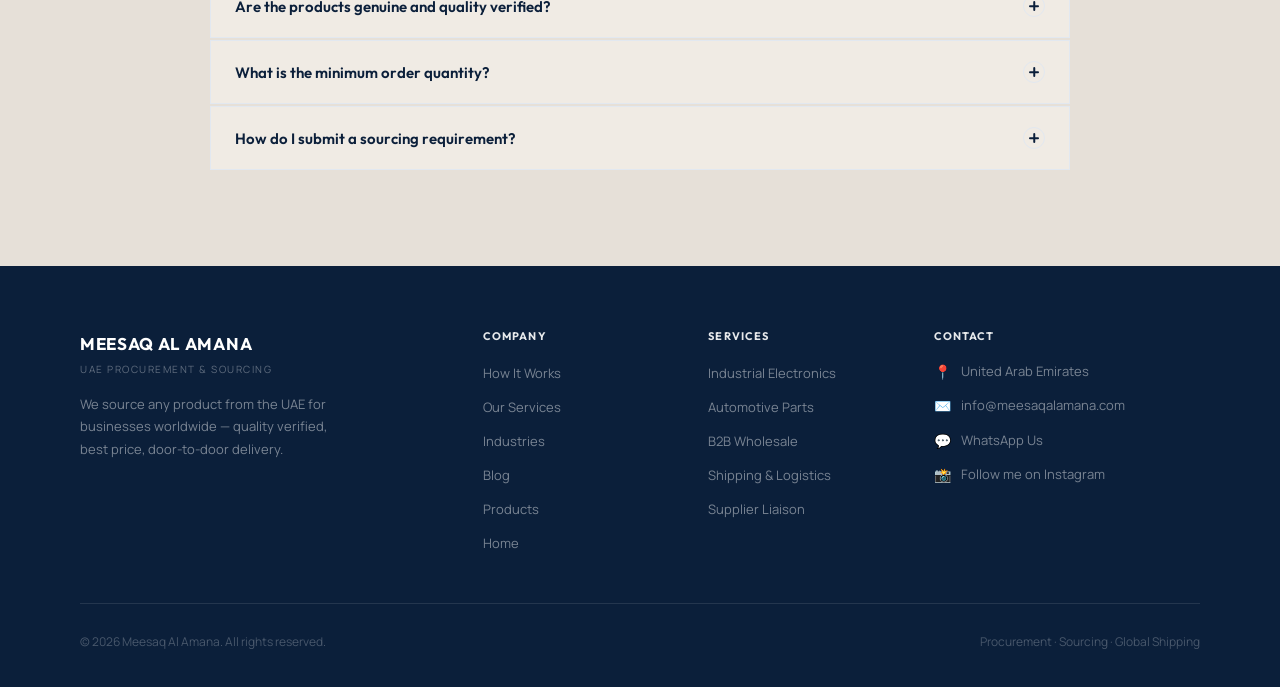
==== commit 13dc53a8: "change favicon" ====
--- a/index.html
+++ b/index.html
@@ -43,9 +43,9 @@
 <link rel="icon" href="/assets/icons/favicon-32x32.png">
 
 <!-- STANDARD -->
-<link rel="icon" type="image/png" sizes="16x16" href="/assets/icons/favicon-16x16.png">
 <link rel="icon" type="image/png" sizes="32x32" href="/assets/icons/favicon-32x32.png">
 <link rel="icon" type="image/png" sizes="48x48" href="/assets/icons/favicon-48x48.png">
+<link rel="icon" type="image/png" sizes="16x16" href="/assets/icons/favicon-16x16.png">
 
 <!-- APPLE -->
 <link rel="apple-touch-icon" sizes="180x180" href="/assets/icons/apple-touch-icon.png">
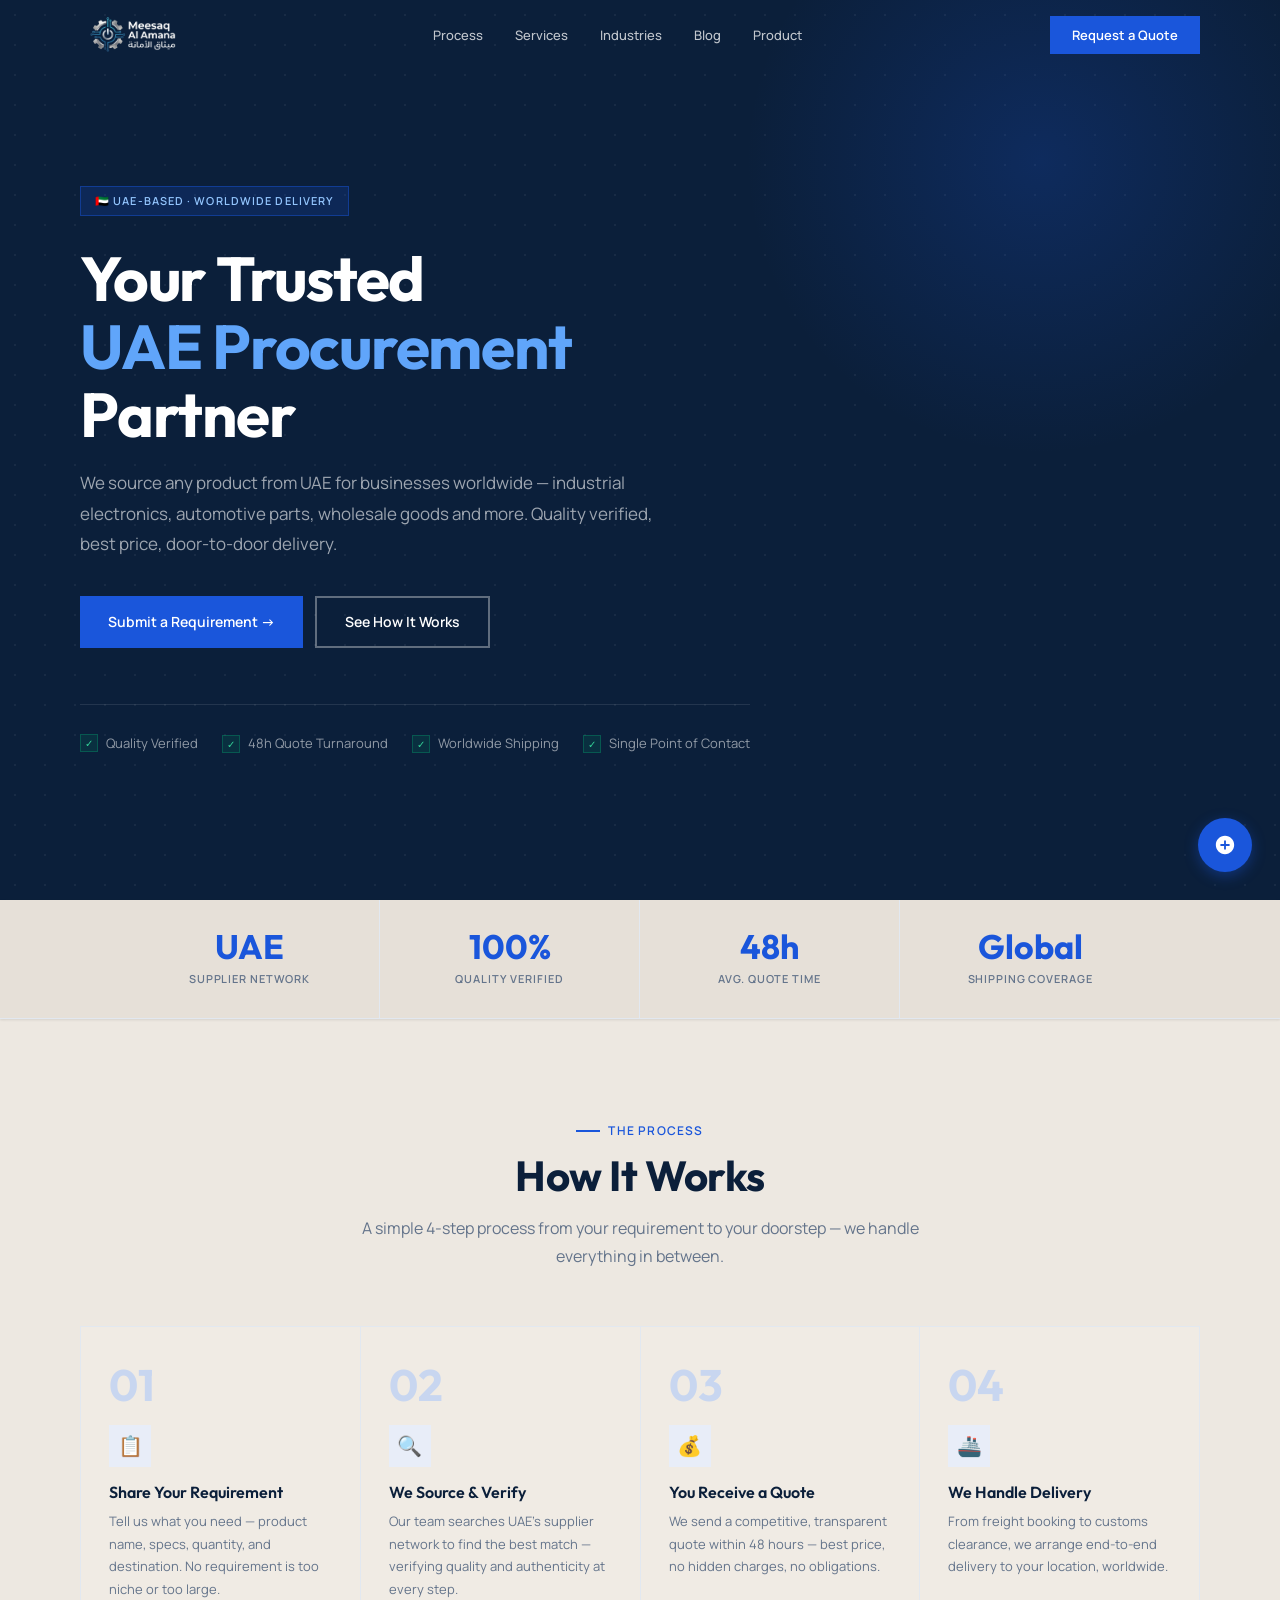
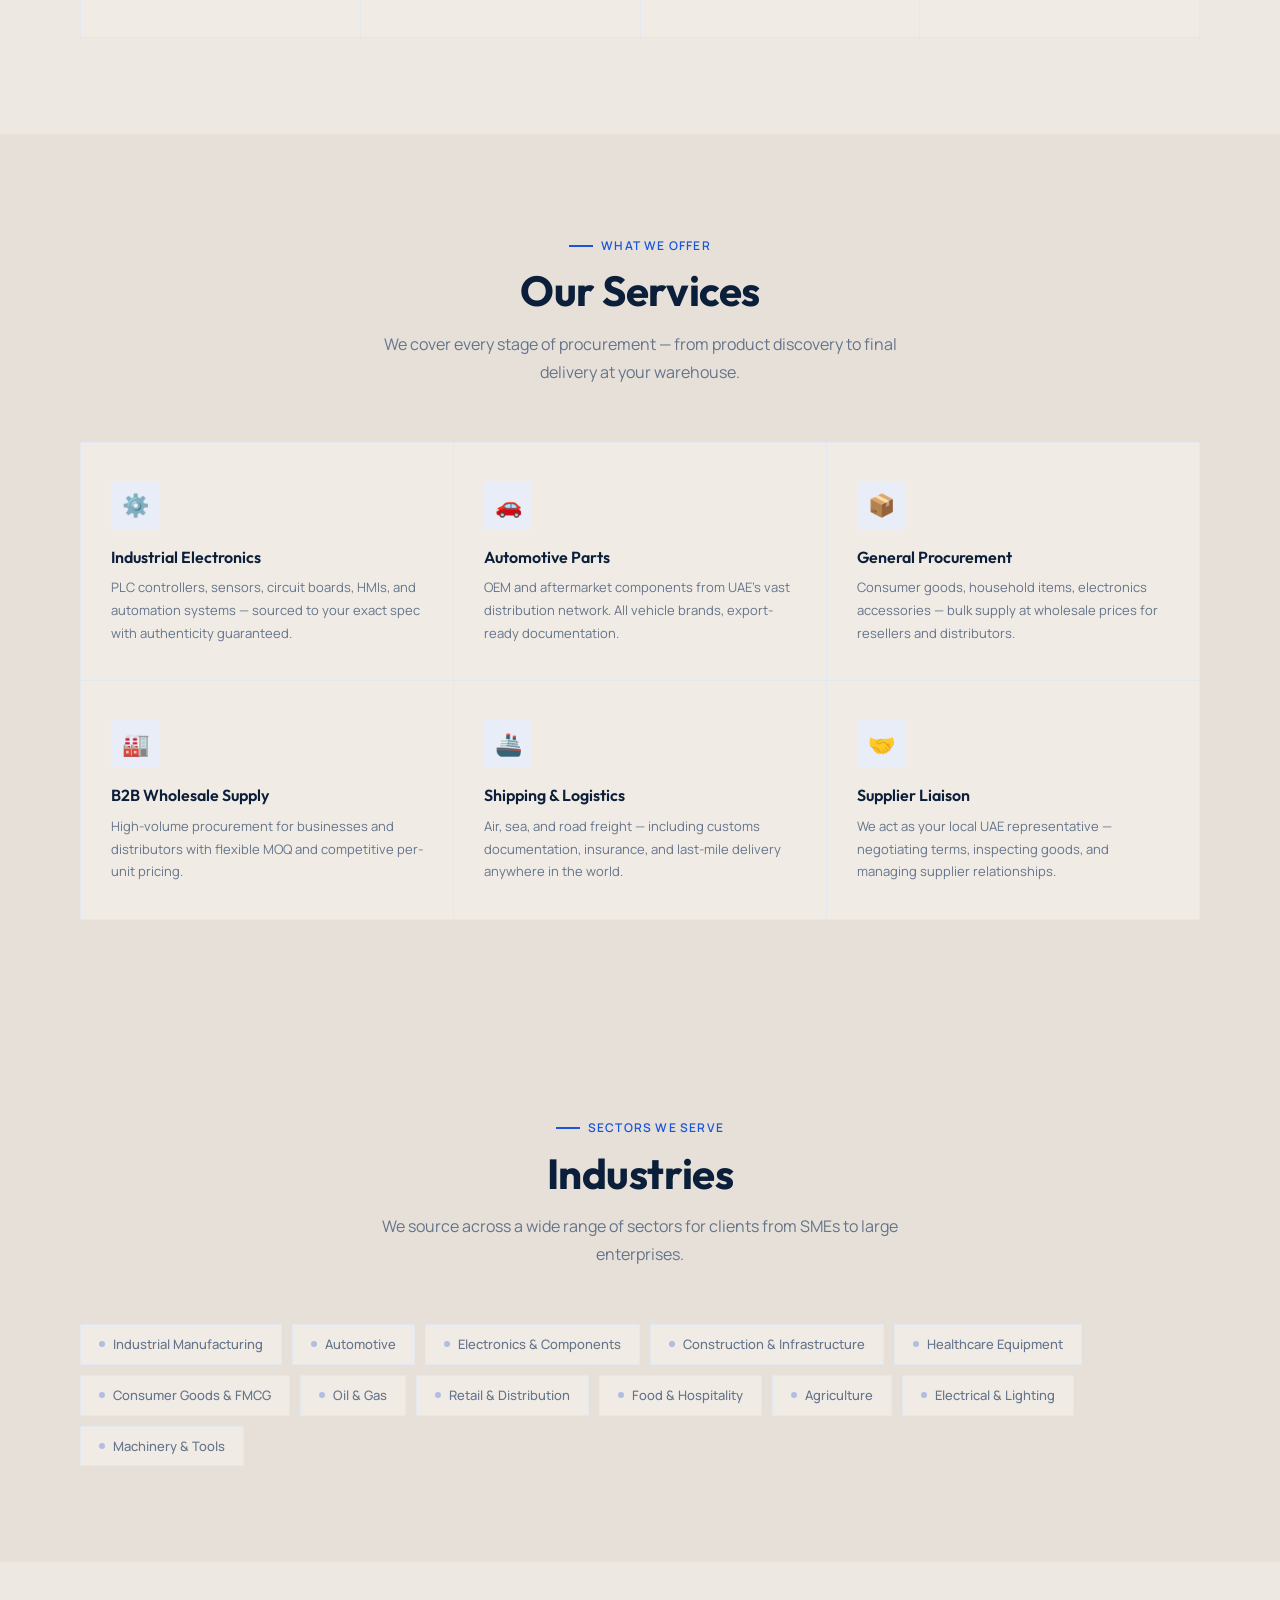
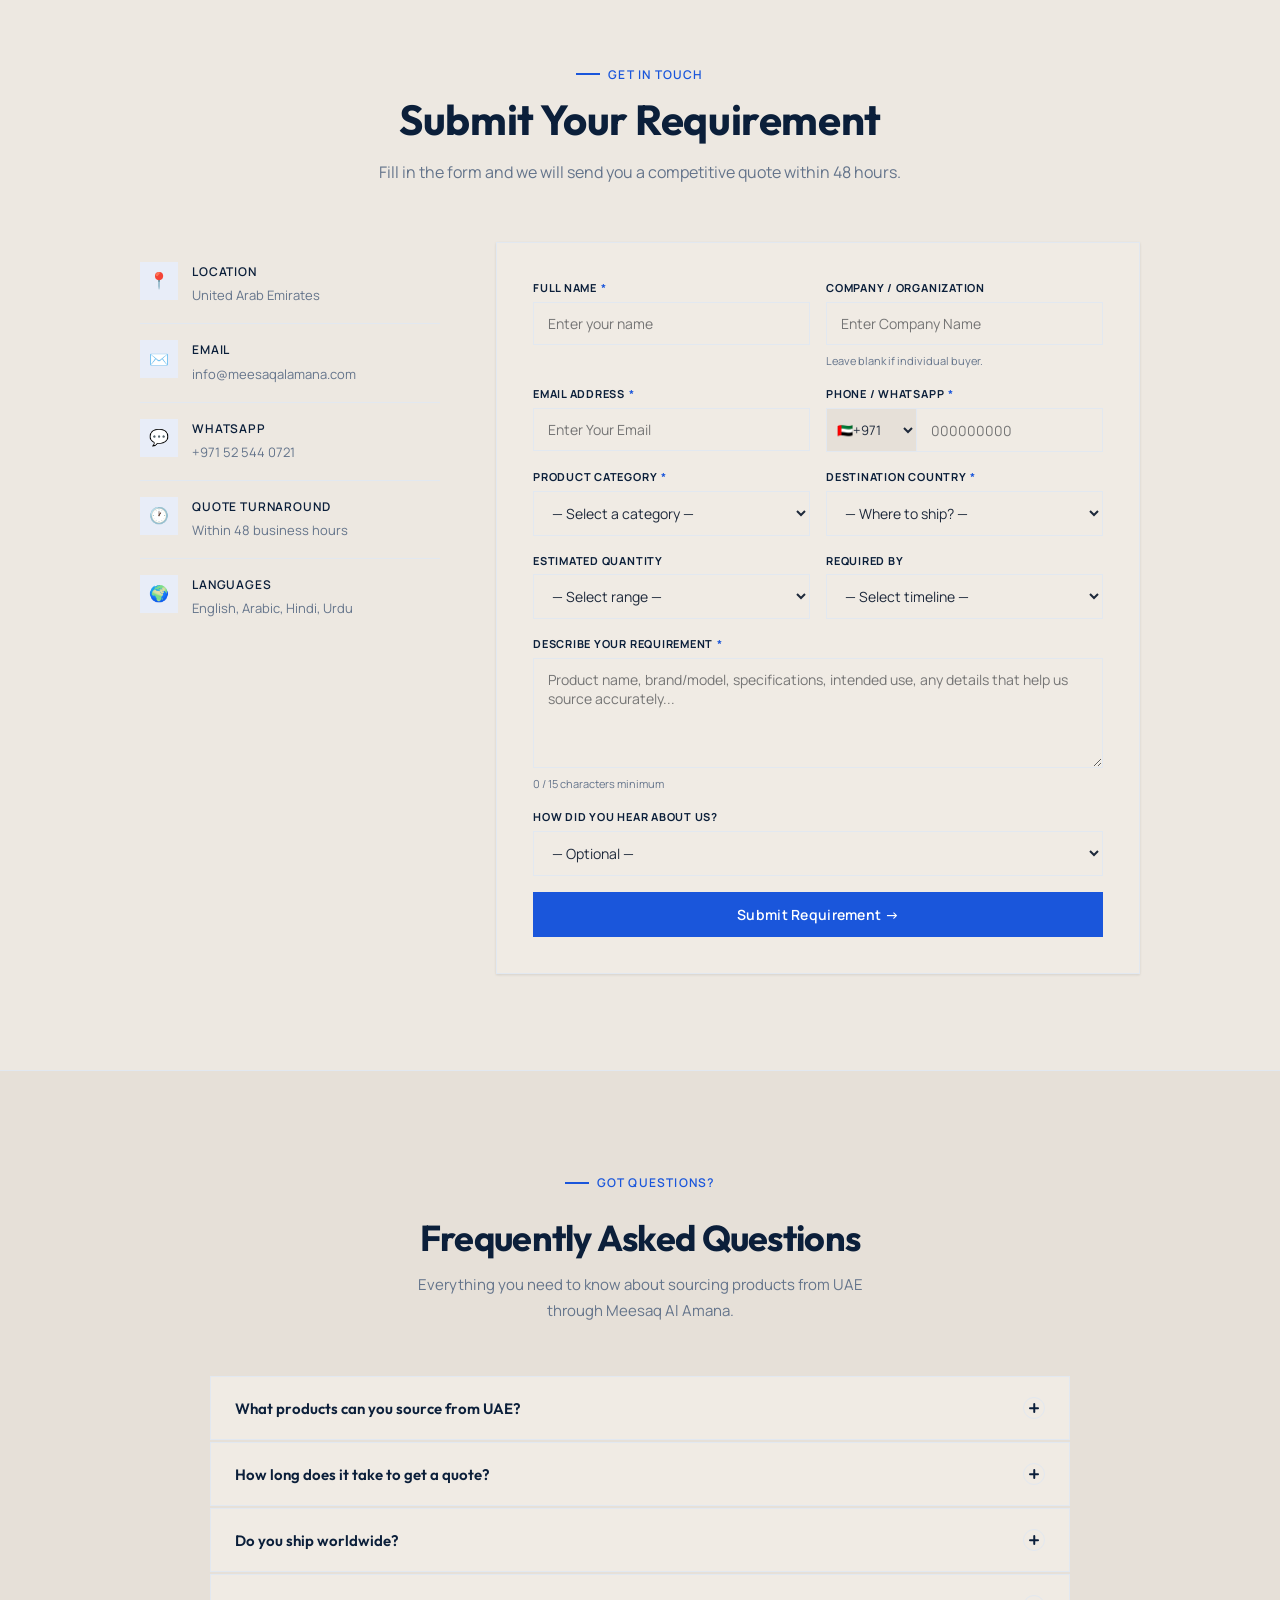
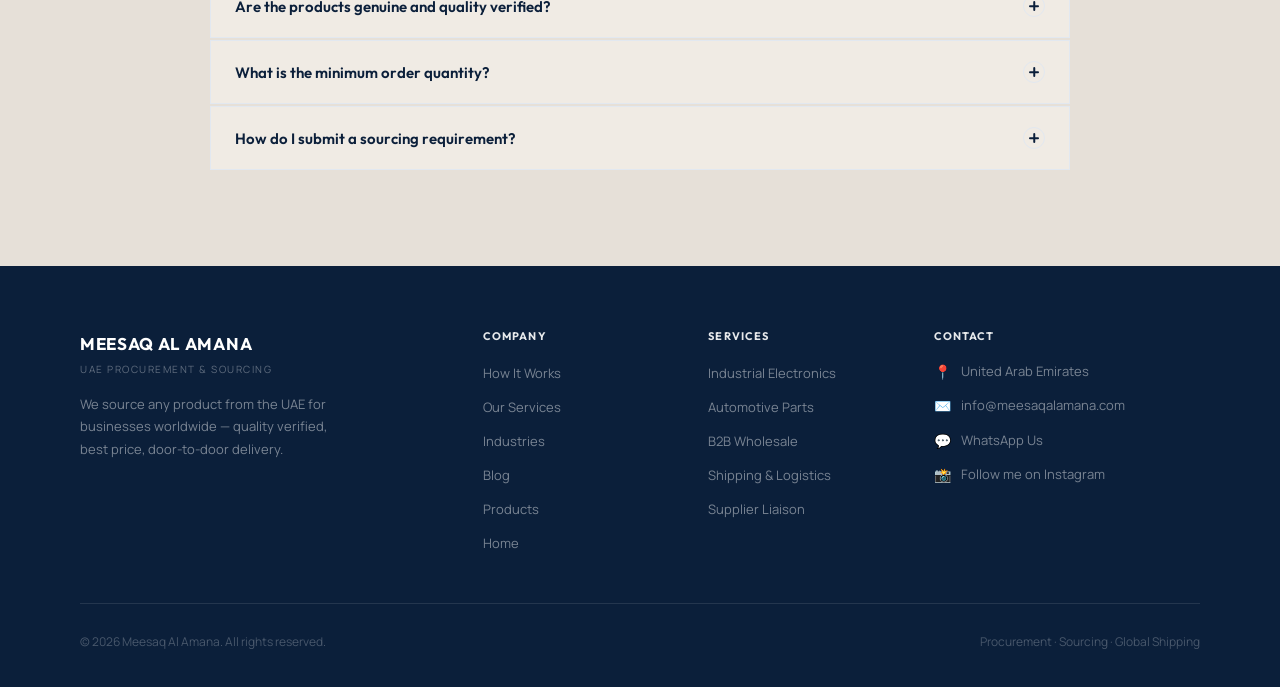
==== commit f05e7d71: "again favicon" ====
--- a/index.html
+++ b/index.html
@@ -40,7 +40,7 @@
   <!-- ── CANONICAL & FAVICON ── -->
   <link rel="canonical" href="https://www.meesaqalamana.com/" />
   <!-- DEFAULT -->
-<link rel="icon" href="/assets/icons/favicon-32x32.png">
+<link rel="icon" type="image/png" sizes="32x32" href="/assets/icons/favicon-32x32.png">
 
 <!-- STANDARD -->
 <link rel="icon" type="image/png" sizes="32x32" href="/assets/icons/favicon-32x32.png">
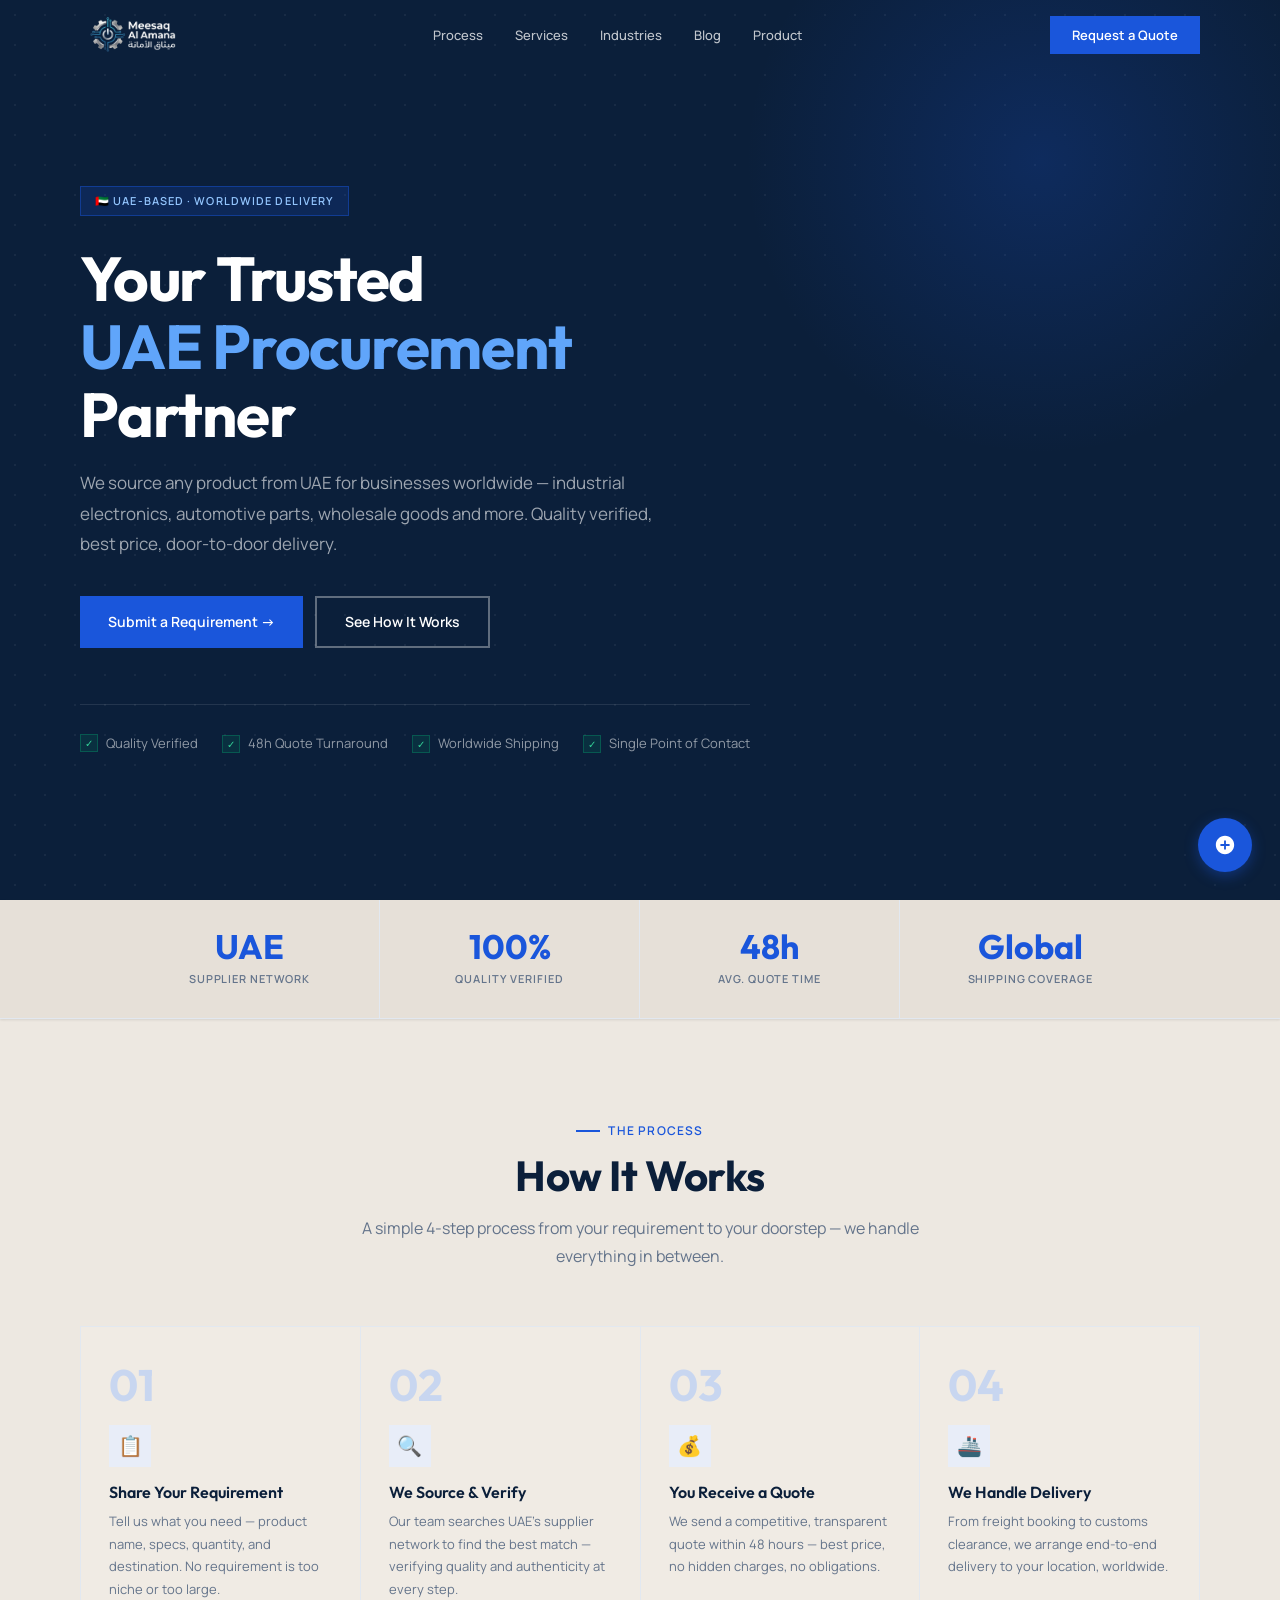
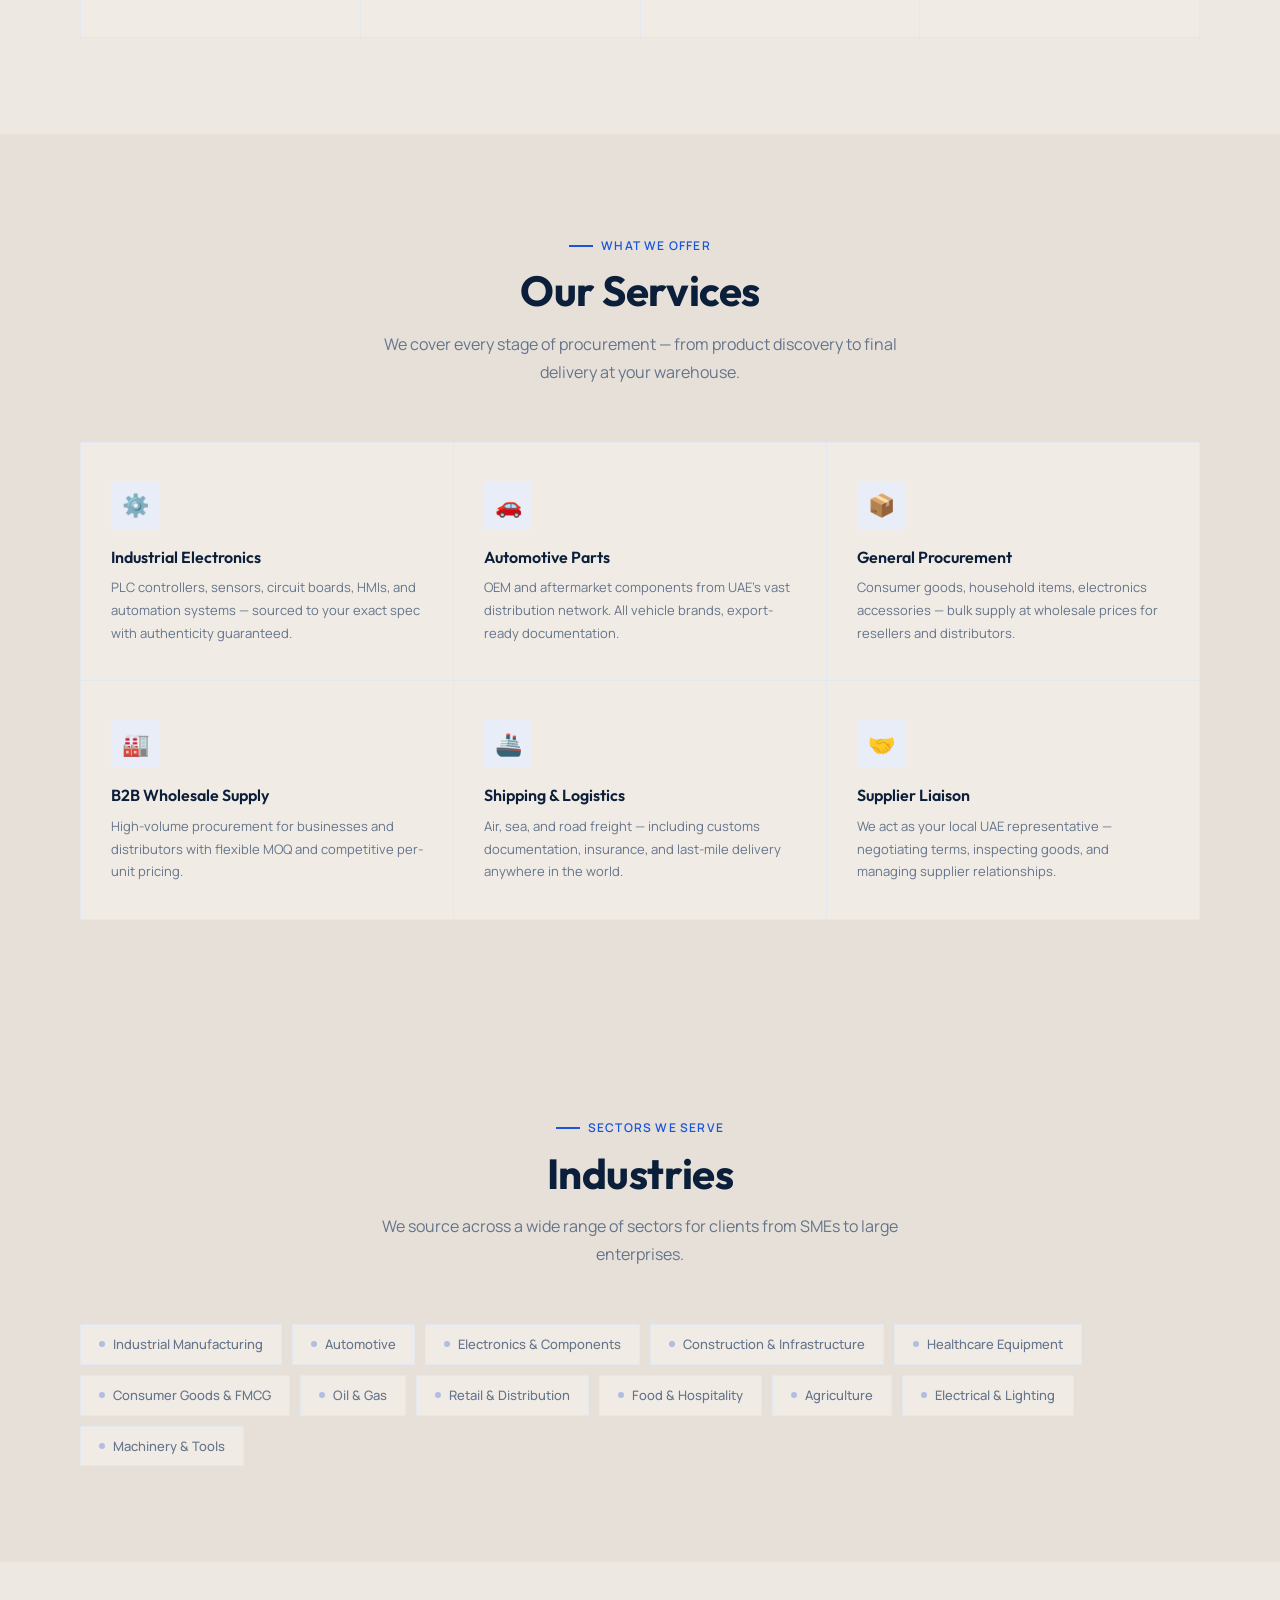
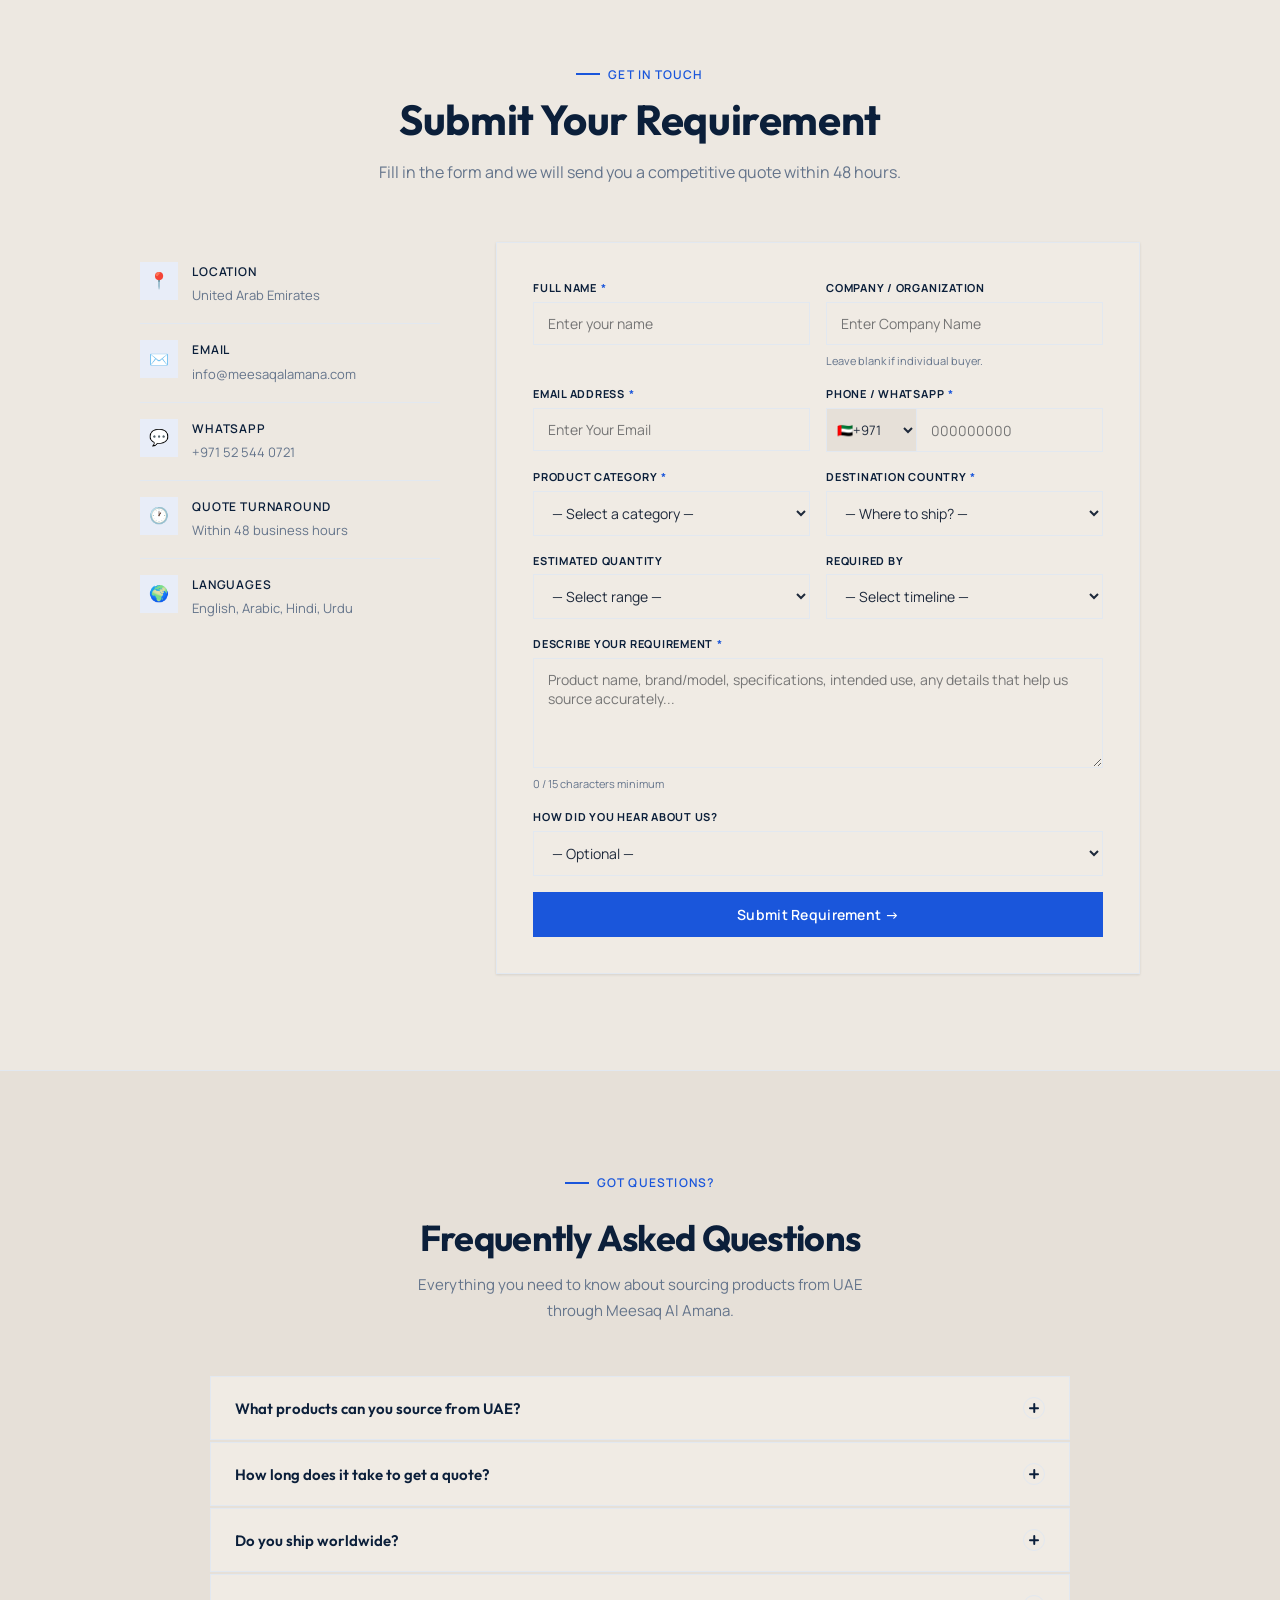
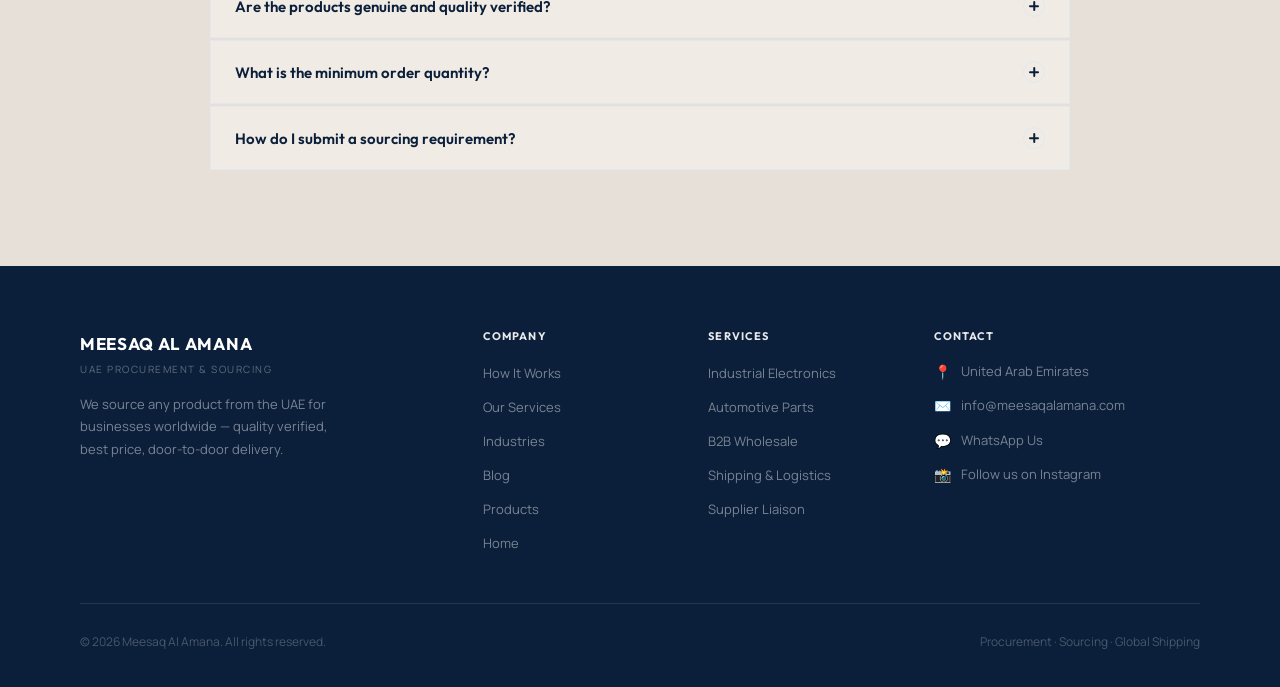
==== commit 8e38c161: "Update SEO meta tags and adjust Instagram link text for consistency" ====
--- a/index.html
+++ b/index.html
@@ -17,8 +17,8 @@
 
   <!-- ── SEO ── -->
   <title>UAE Procurement & Sourcing Company | Meesaq Al Amana</title>
-  <meta name="description" content="Meesaq Al Amana is a UAE-based procurement and sourcing company. We source industrial electronics, automotive parts, wholesale goods and arrange worldwide shipping at the best price." />
-  <meta name="keywords" content="UAE sourcing agent, procurement UAE, industrial electronics sourcing, automotive parts UAE, B2B wholesale UAE, global sourcing, Meesaq Al Amana" />
+  <meta name="description" content="Meesaq Al Amana is a UAE procurement and sourcing company specializing in industrial electronics, automotive parts, wholesale goods, and global shipping solutions." />
+  <meta name="keywords" content="UAE sourcing agent, procurement UAE, industrial electronics sourcing, automotive parts UAE, B2B wholesale UAE, global sourcing, Meesaq Al Amana" , how to source products from uae, things to do before sourcing />
   <meta name="author" content="Meesaq Al Amana" />
   <meta name="robots" content="index, follow" />
 
@@ -638,7 +638,7 @@
       </div>
       <div class="footer-contact-row">
         <span>📸</span>
-        <a href="https://instagram.com" target="_blank">Follow me on Instagram</a>
+        <a href="https://instagram.com" target="_blank">Follow us on Instagram</a>
       </div>
     </div>
   </div>
